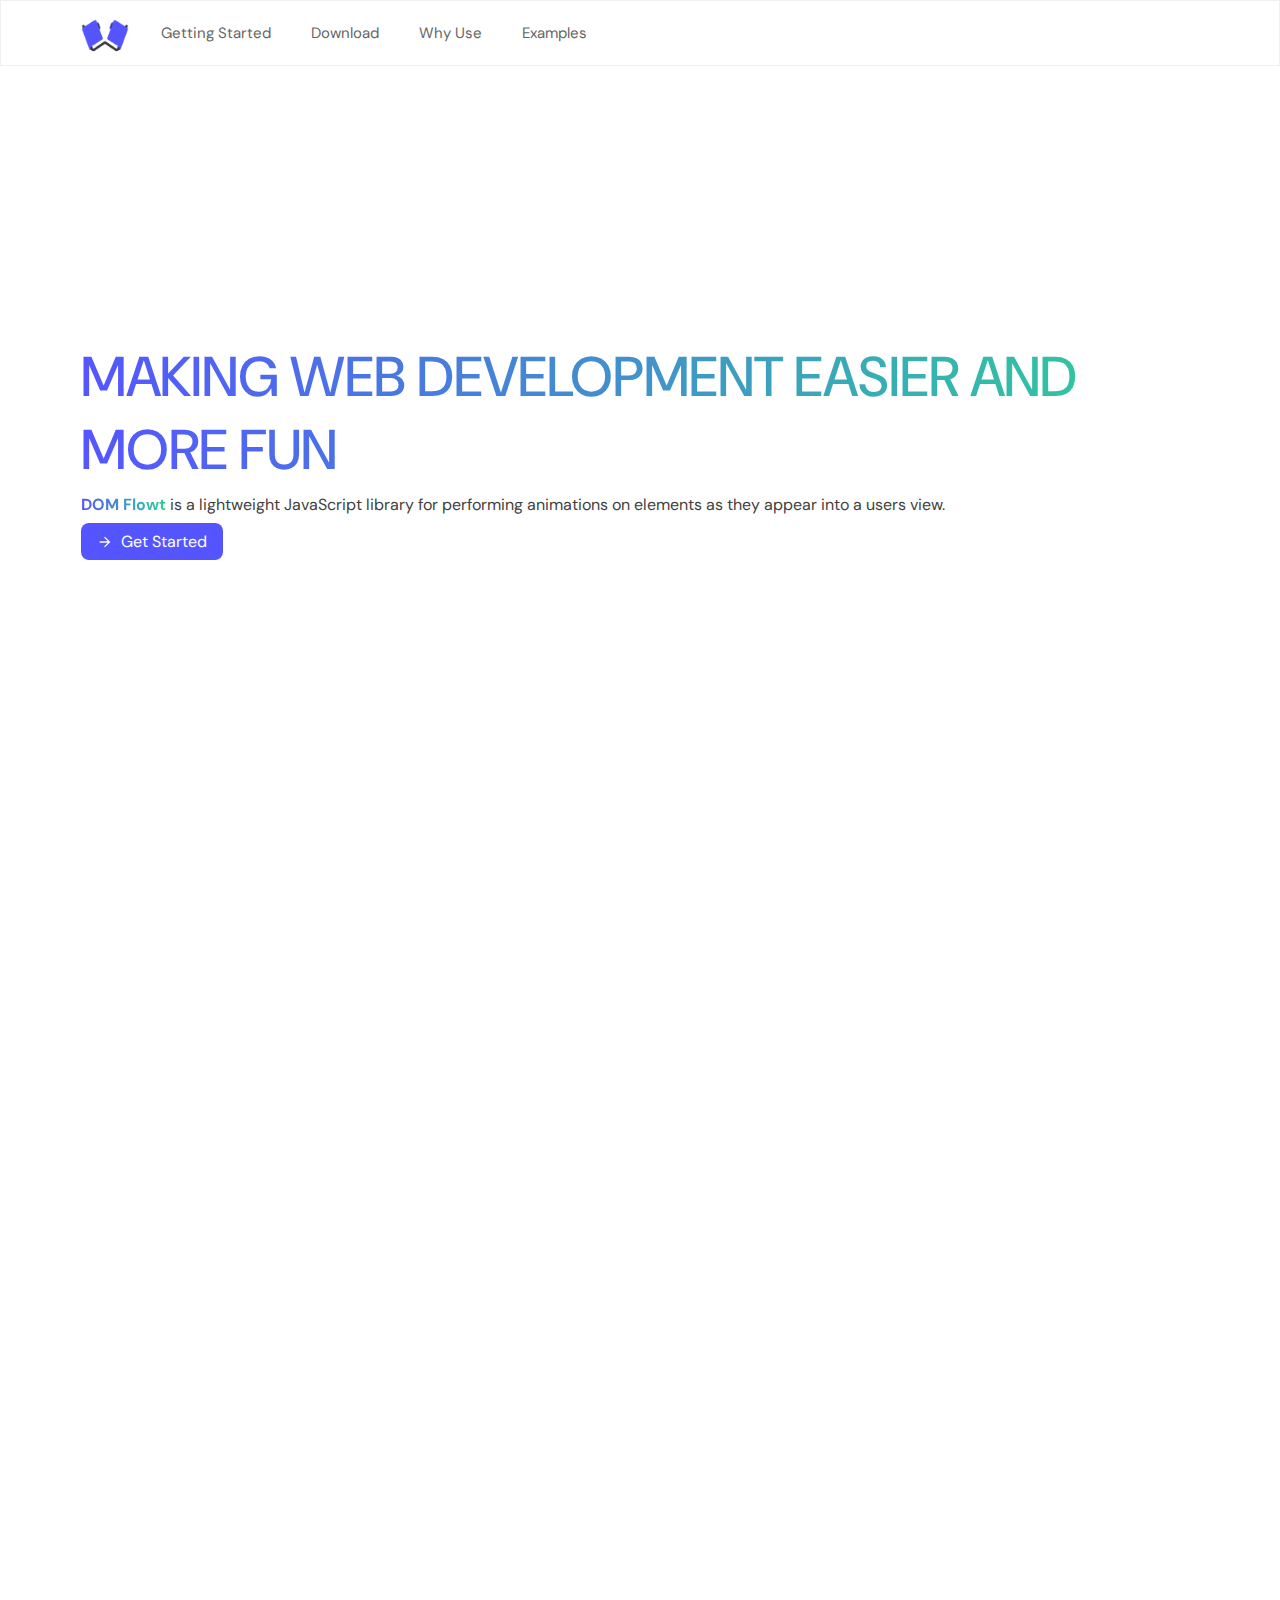
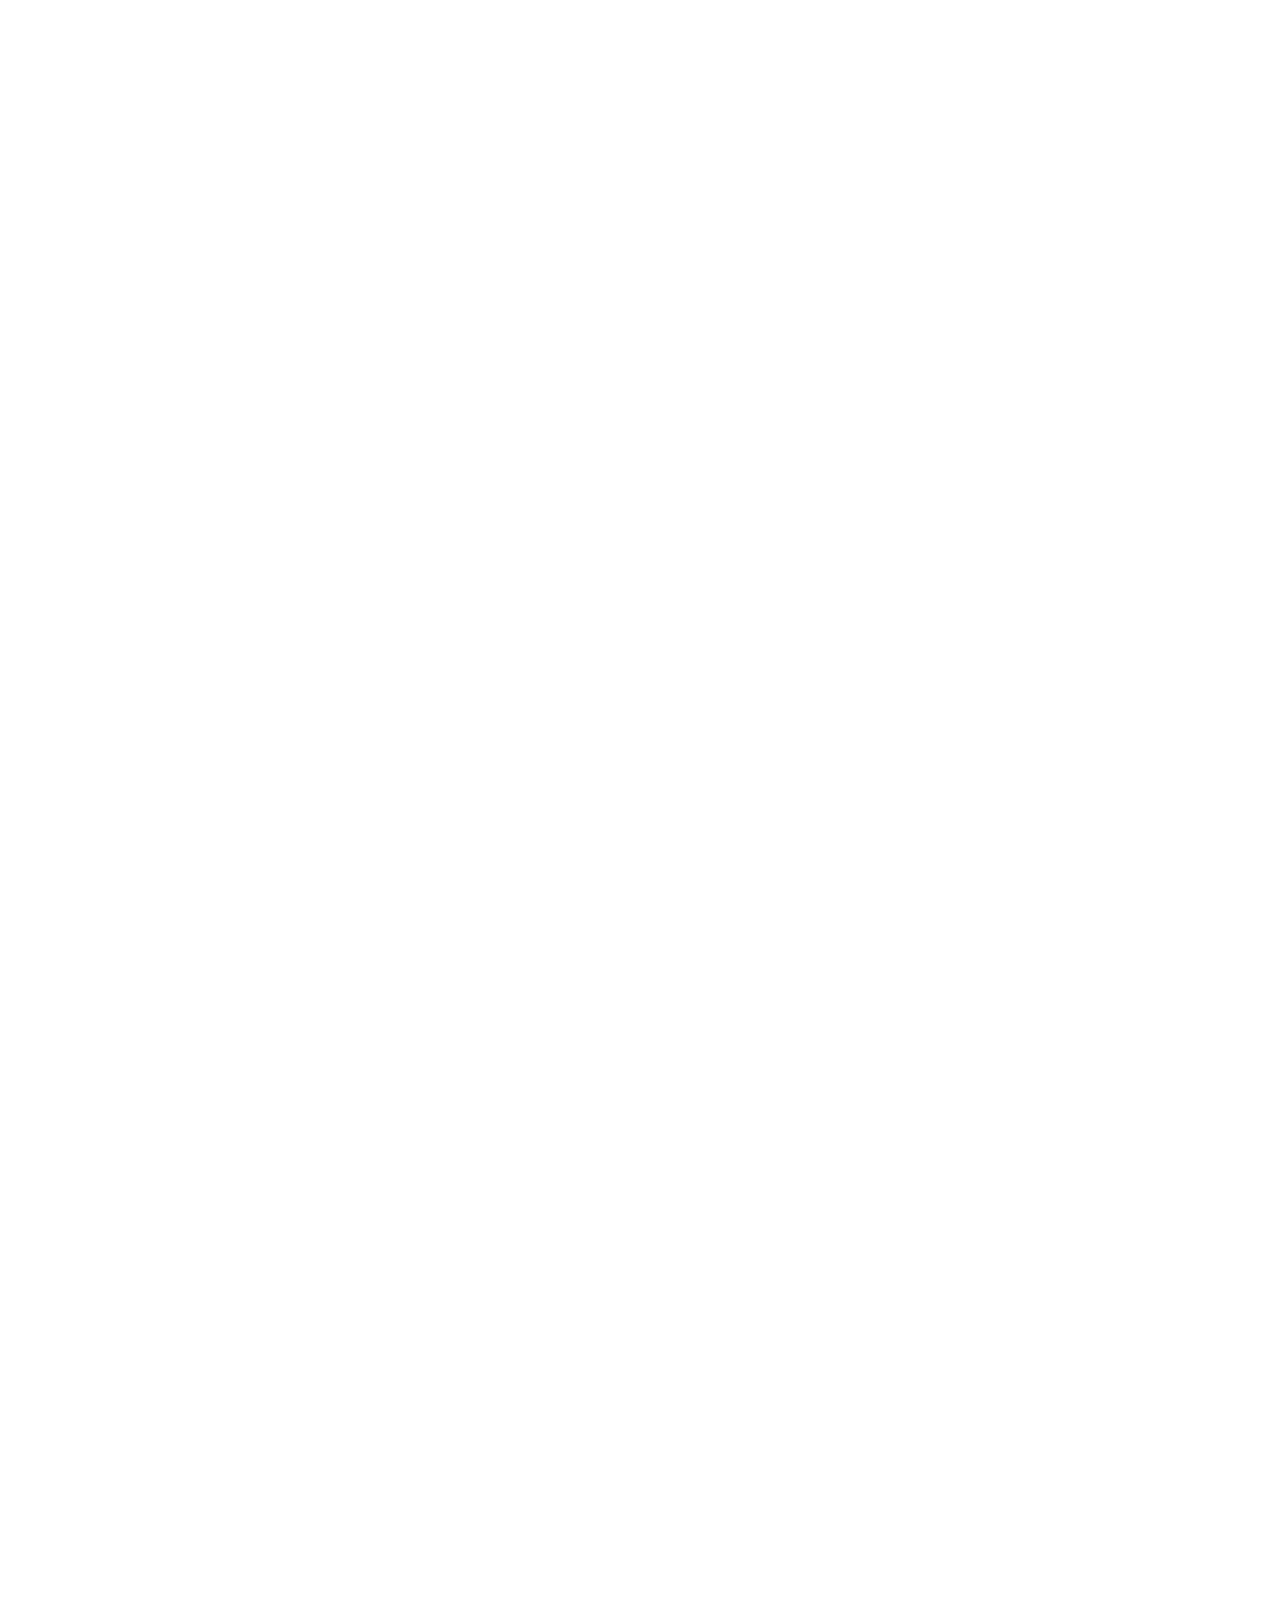
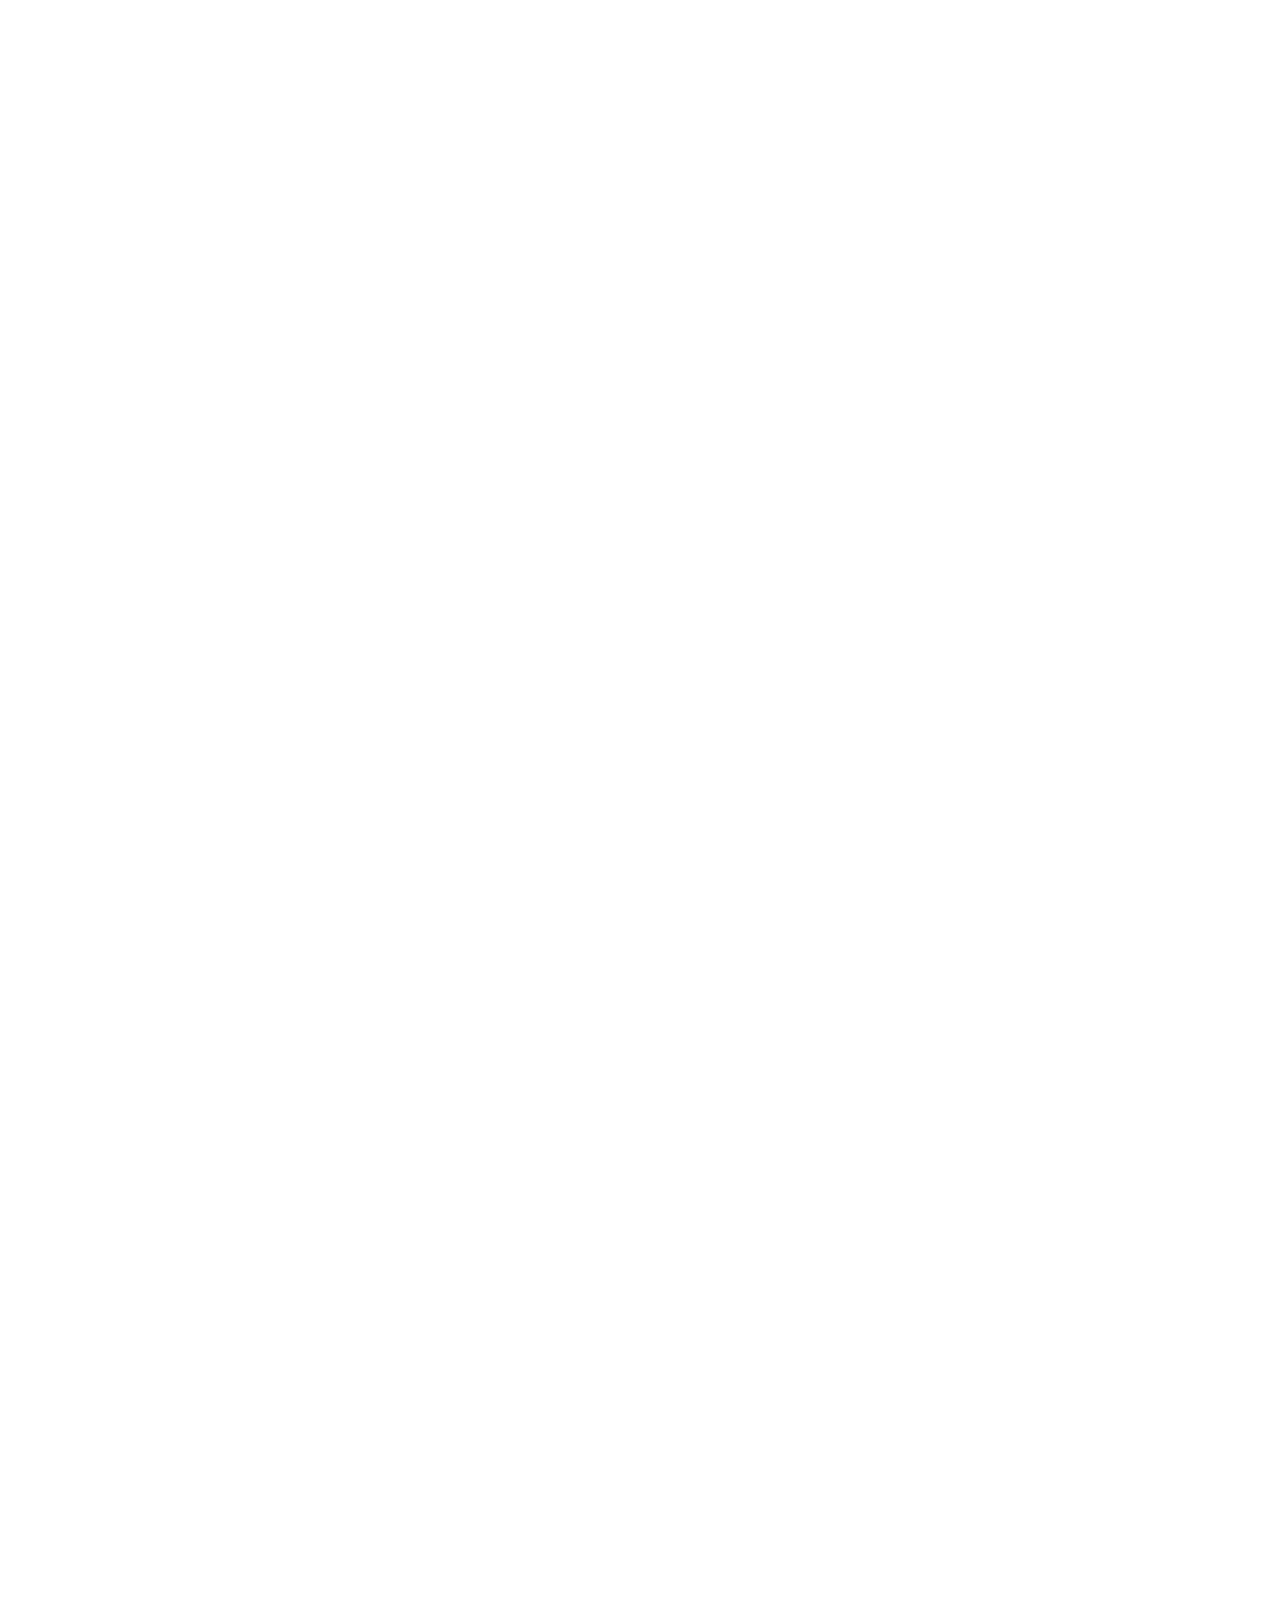
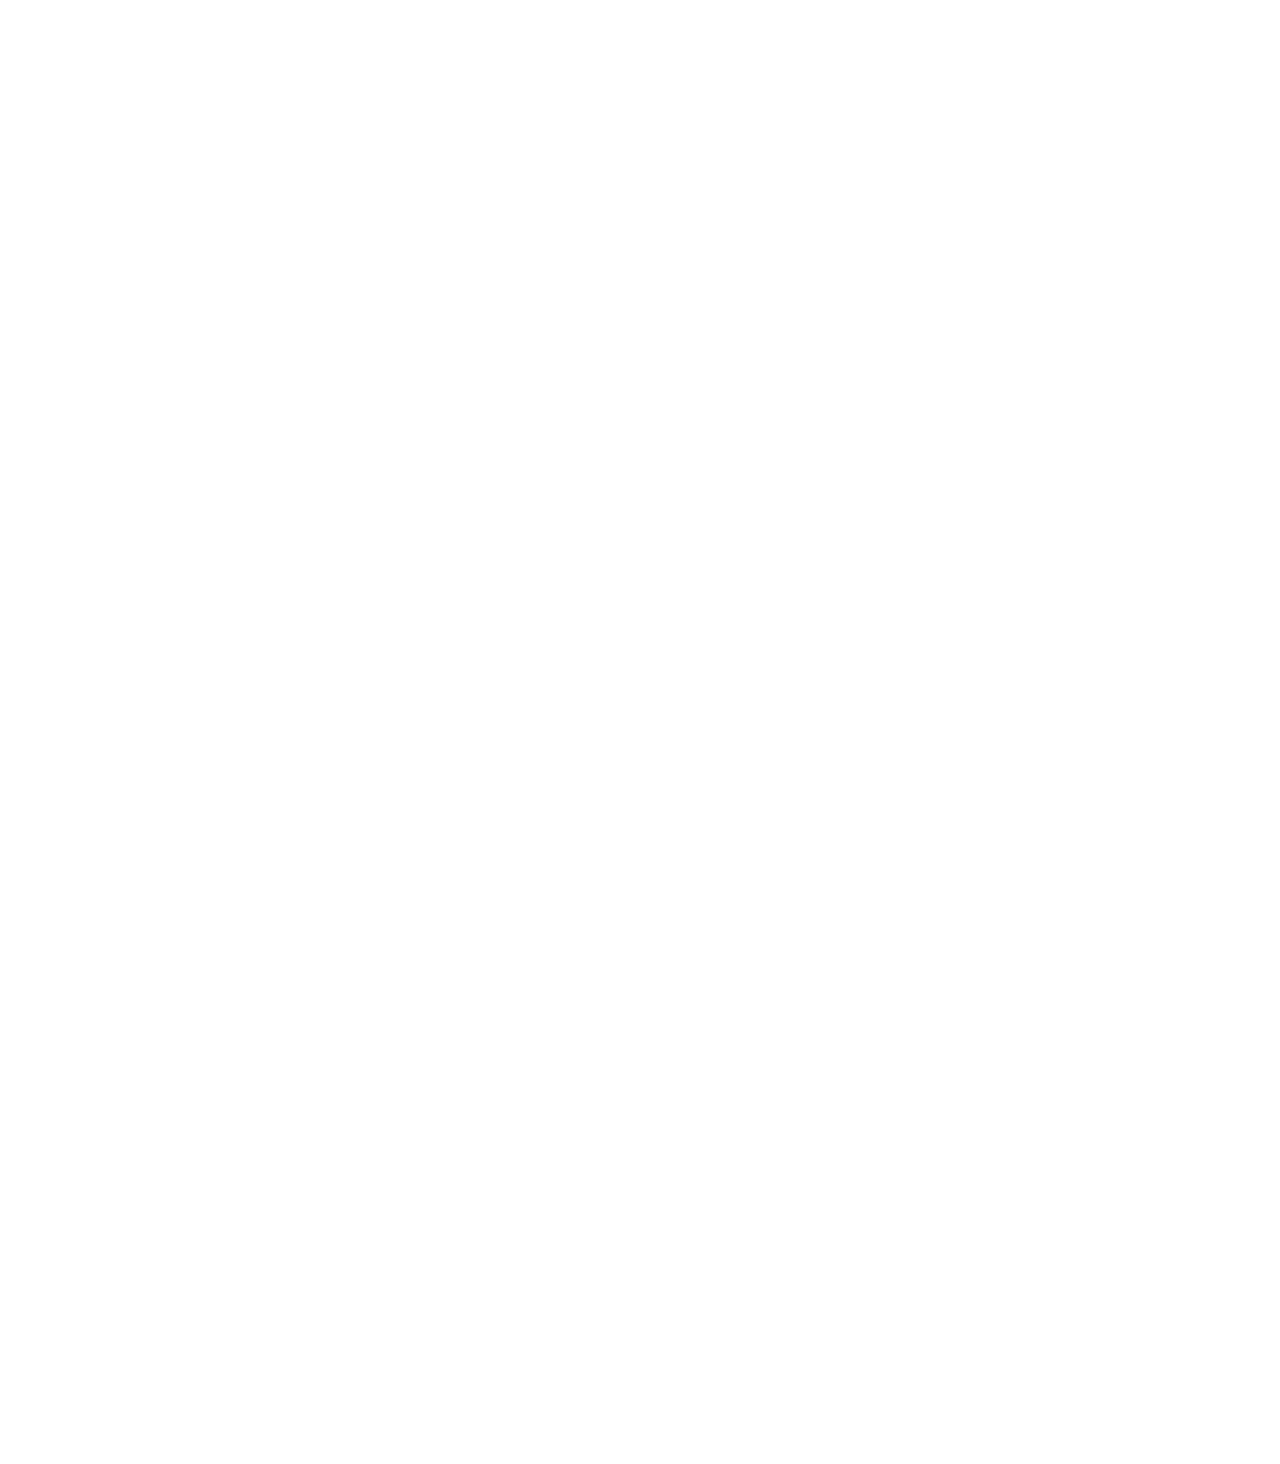
==== Index.html @ 487cffdd "Updating initial pop type scale size" ====
<!DOCTYPE html>
<html lang="en">
<head>
    <meta charset="UTF-8">
    <meta name="viewport" content="width=device-width, initial-scale=1.0">
    <meta name="description" content="DOM Flowt is a lightweight JavaScript library for performing animations on elements as they appear into a users view.">
    <meta name="author" content="Joseph Morukhuladi">
    <link rel="icon" href="./content/icons/dom flowt-03.png">
    <link rel="stylesheet" media="screen" href="./content/lib/stable/dom-flowt.2.0.css"/>
    <link rel="stylesheet" media="screen" href="./content/css/main.css">
    <title>DOM Flowt Javascript Library</title>
</head>
<body>
    <main>
        <nav id="nav" class="nav">
            <div class="container">
                <div class="nav-content">
                    <a class="nav-brand" href="#">
                        <img alt="dom flowt logo" src="./content/icons/dom flowt-02.png" height="48" width="48" />
                    </a>
                    <div class="nav-links">
                        <a class="nav-link" href="#getting-started" title="Getting Started">Getting Started</a>
                        <a class="nav-link" href="#download" title="Download">Download</a>
                        <a class="nav-link" href="#why-use" title="Why Use">Why Use</a>
                        <a class="nav-link" href="#examples" title="Examples">Examples</a>
                    </div>
                    <div class="nav-menu">
                        <img onclick="openMobileMenu()" alt="menu icon" src="./content/icons/menu_24dp_1F1F1F_FILL0_wght400_GRAD0_opsz24.svg" height="32" width="32">
                    </div>
                </div>
            </div>
        </nav>
        <div class="mobile-menu" id="mobile-menu">
            <div class="mobile-menu-header">
                <img onclick="closeMobileMenu()" alt="close" src="./content/icons/close_24dp_333_FILL0_wght400_GRAD0_opsz24.svg" width="22" height="22"/>
            </div>
            <div class="mobile-menu-links">
                <a onclick="closeMobileMenu()" class="mobile-menu-link" href="#getting-started" title="Getting Started">
                    <img alt="arrow" height="14" width="0" src="./content/icons/arrow_forward_24dp_FFFFFF_FILL0_wght400_GRAD0_opsz24.svg"/>
                    <div>Getting Started</div>
                </a>
                <a onclick="closeMobileMenu()" class="mobile-menu-link" href="#download" title="Download">
                    <img alt="arrow" height="14" width="0" src="./content/icons/arrow_forward_24dp_FFFFFF_FILL0_wght400_GRAD0_opsz24.svg"/>
                    <div>Download</div>
                </a>
                <a onclick="closeMobileMenu()" class="mobile-menu-link" href="#why-use" title="Why Use">
                    <img alt="arrow" height="14" width="0" src="./content/icons/arrow_forward_24dp_FFFFFF_FILL0_wght400_GRAD0_opsz24.svg"/>
                    <div>Why Use</div>
                </a>
                <a onclick="closeMobileMenu()" class="mobile-menu-link" href="#examples" title="Examples">
                    <img alt="arrow" height="14" width="0" src="./content/icons/arrow_forward_24dp_FFFFFF_FILL0_wght400_GRAD0_opsz24.svg"/>
                    <div>Examples</div>
                </a>
            </div>
        </div>
        <section id="landing-page" class="bg-primary-light">
            <div class="container" dom-flowt-overflow="hidden">
                <div class="landing-header " dom-flowt-is-visible="false" dom-flowt-type="float-right" dom-flowt-duration="800">
                    MAKING WEB DEVELOPMENT EASIER AND MORE FUN
                </div>
                <div class="landing-description " dom-flowt-is-visible="false" dom-flowt-type="float-left" dom-flowt-duration="800">
                    <b class="text-gradient">DOM Flowt</b> is a lightweight JavaScript library for performing animations on elements as they appear into a users view.
                </div>
                <div class="" dom-flowt-is-visible="false" dom-flowt-duration="800" dom-flowt-type="float-up">
                    <a class="btn" href="#getting-started" title="getting started">
                        <img alt="arrow" src="./content/icons/arrow_forward_24dp_FFFFFF_FILL0_wght400_GRAD0_opsz24.svg" height="16" width="16"/>
                        <div>Get Started</div>
                    </a>
                </div>
            </div>
        </section>
        <section id="download" class="bg-dark" dom-flowt-is-visible="false" dom-flowt-type="float-up">
            <div class="container">
                <div class="section-header text-gradient">
                    Download
                </div>
                <div class="line-primary"></div>
                <div class="section-body dom-flowt-no-overflow">
                    <div class="text-container text-white">
                        Latest stable version : 2.0
                    </div>
                    <div class="text-container text-white">
                        Release Date : 2024-09-05
                    </div>
                    <div class="change-logs">
                        <div class="change-log">
                            <div class="change-log-header">
                                Change Log 2.0
                            </div>
                            <ul>
                                <li>Renaming Dom Flowt object from "DOM_FLOWT" to "DOMFlowt"</li>
                                <li>Adding the "dom-flowt-repeat" attribute</li>
                                <li>Adding the "dom-flowt-overflow" attribute</li>
                                <li>Removed "dom-flowt-hidden" class</li>
                                <li>Removed "dom-flowt-no-overflow" class</li>
                                <li>Increasing animation pixel size from 60 to 72</li>
                                <li>Updating initial scale size for pop animation</li>
                                <li>Reduced js file size by 1KB</li>
                            </ul>
                        </div>
                        <div class="change-log">
                            <div class="change-log-header">
                                Change Log 1.1
                            </div>
                            <ul>
                                <li>Adding the "dom-flowt-delay" attribute</li>
                            </ul>
                        </div>
                        <div class="change-log">
                            <div class="change-log-header">
                                Change Log 1.0.3
                            </div>
                            <ul>
                                <li>Renaming animation type "fade-plain" to "fade"</li>
                                <li>Adding new animation type "float-down"</li>
                                <li>Adding new animation type "float-up"</li>
                                <li>Adding comments for JavaScript objects and CSS</li>
                            </ul>
                        </div>
                        <div class="change-log">
                            <div class="change-log-header">
                                Change Log 1.0.2
                            </div>
                            <ul>
                                <li>Fixing potential error on JavaScript for loop</li>
                            </ul>
                        </div>
                        <div class="change-log">
                            <div class="change-log-header">
                                Change Log 1.0.1
                            </div>
                            <ul>
                                <li>Adding new animation type "fade-plain"</li>
                            </ul>
                        </div>
                    </div>
                    <div class="padding-y-small  " dom-flowt-is-visible="false" dom-flowt-type="float-left">
                        <a class="btn" href="./content/lib/stable/dom-flowt.2.0.zip" title="Download dom-flowt">
                            <img alt="download" src="./content/icons/download_24dp_FFFFFF_FILL0_wght400_GRAD0_opsz24.svg" height="16" width="16"/>
                            <div>Download dom-flowt.2.0.zip</div>
                        </a>
                    </div>
                    <div class="padding-y-small " dom-flowt-is-visible="false" dom-flowt-type="float-up">
                        <a class="btn" href="#getting-started" title="using dom flowt"> 
                            <img alt="arrow" src="./content/icons/arrow_forward_24dp_FFFFFF_FILL0_wght400_GRAD0_opsz24.svg" height="16" width="16"/>
                            <div>Using DOM flowt</div>
                        </a>
                    </div>
                </div>
            </div>
        </section>
        <section id="getting-started" class="bg-primary-light " dom-flowt-is-visible="false" dom-flowt-type="float-up">
            <div class="container">
                <div class="section-header text-gradient">
                    Getting Started
                </div>
                <div class="line-primary"></div>
                <div class="section-body">
                    <div class="text-container">
                        To get started with using DOM Flowt you first need to download the zip file if you have not downloaded it yet.
                        <br/>You can download the zip file at the <a href="#download" title="go to download">download section</a>
                    </div>
                    <div class="text-container">
                        After downloading the zip file. You need to inject the CSS and JS into your page.
                        <br/><b>**BOTH FILES ARE REQUIRED TO FULLY USE THE DOM-FLOWT LIBRARY</b>
                    </div>
                    <div class="text-container">
                        DOM Flowt works with HTML attributes to make the configuration process simple.
                        <br/>Below you will see a list of attributes you can use.
                    </div>
                    <div class="mini-section">
                        <div class="mini-section-header">
                            Using “dom-flow-is-visible” attribute
                        </div>
                        <div class="mini-section-body">
                            <div class="text-container">
                                The “dom-flow-is-visible” is an indicator attribute that is used by the DOM Flowt javascript to determine whether the element has been animated yet or not.
                                <br/><br/>
                                When using this attribute, you must specify the value “false” to indicate to the javascript that this element has not been animated yet.
                                <br/><br/>
                                So the full declaration of the attribute is <b>dom-flow-is-visible=”false” </b>                           
                            </div>
                        </div>
                    </div>
                    <div class="line-grey"></div>
                    <div class="mini-section">
                        <div class="mini-section-header">
                            Using “dom-flow-type” attribute
                        </div>
                        <div class="mini-section-body">
                            <div class="text-container">
                                The “dom-flow-type” is an a indicator attribute that is used by the DOM Flowt javascript to determine which type of animation to use.
                                <br/><br/>
                                Here are the current types of animations in DOM Flowt
                            </div>
                            <div class="text-container">
                                <ul class="ul">
                                    <li>fade</li>
                                    <li>pop</li>
                                    <li>float-right</li>
                                    <li>float-left</li>
                                    <li>float-down</li>
                                    <li>float-up</li>
                                </ul>
                            </div>
                            <div class="text-container">
                                When using this attribute, you must specify the type of animation you wish to use. 
                                <br/>If the value is an invalid DOM flowt type, the javascript will use the “fade” animation type by default.
                                <br/>If the value is not specified, DOM Flowt will use the “fade” animation type by default.
                                <br/><br/>
                                Full use of the attribute will now be <b>dom-flow-type=”pop”</b>
                            </div>
                        </div>
                    </div>
                    <div class="line-grey"></div>
                    <div class="mini-section">
                        <div class="mini-section-header">
                            Using “dom-flowt-duration” attribute
                        </div>
                        <div class="mini-section-body">
                            <div class="text-container">
                                The “dom-flowt-duration” is an indicator attribute that is used by the DOM Flowt javascript to determine the duration of the animation.
                                <br/><br/>
                                When using this attribute, you must specify the duration you wish the animation to be.
                                <br/>The value is a number. The duration is measured in milliseconds.
                                <br/>If the value is an invalid number, DOM Flowt will use <b>500</b> by default.
                                <br/><br/>
                                So the full use of the attribute will now be <b>dom-flowt-duration=”500”</b>
                            </div>
                            <div class="text-container">
                                <div class="note">
                                    <img alt="note" src="./content/icons/info_24dp_FFFFFF_FILL0_wght400_GRAD0_opsz24.svg" height="40" width="40">
                                    <div class="note-text">
                                        Do not specify the unit of the duration. Meaning if you use the value of “1s”, it will be discarded as it is invalid and the default value will be used. Only use the number as milliseconds. So “1s” = 1000
                                    </div>
                                </div>
                            </div>
                        </div>
                    </div>
                    <div class="mini-section">
                        <div class="mini-section-header">
                            Using "dom-flowt-delay" attribute
                        </div>
                        <div class="mini-section-body">
                            <div class="text-container">
                                The "dom-flowt-delay" is an indicator attribute that is used by the DOM Flowt javascript to determine the delay before the animation begins.
                                <br/><br/>
                                When using this attribute, you must specify the delay you wish the animation to have.
                                <br/>The value is a number. The delay is measured in milliseconds.
                                <br/>If the value is an invalid number, DOM Flowt will use <b>0</b> by default.
                                <br/><br/>
                                So the full use of the attribute will now be <b>dom-flowt-delay=”500”</b>
                            </div>
                        </div>
                    </div>
                    <div class="mini-section">
                        <div class="mini-section-header">
                            Using "dom-flowt-overflow" attribute
                        </div>
                        <div class="mini-section-body">
                            <div class="text-container">
                                The "dom-flowt-overflow" is an attribute used by DOM Flowt CSS to hide overflow on an element.
                                <br />
                                If you wish to hide overflow on an element use the full attribute with value of "hidden".
                                <br/><br/>
                                So the full use of the attribute will now be <b>dom-flowt-overflow="hidden"</b>
                            </div>
                        </div>
                    </div>
                    <div class="mini-section">
                        <div class="mini-section-header">
                            Using "dom-flowt-repeat" attribute
                        </div>
                        <div class="mini-section-body">
                            <div class="text-container">
                                The "dom-flowt-repeat" is an indicator attribute that is used by the DOM Flowt javascript to determine whether the element should re-animated or re-transition 
                                when it falls back into the users view. 
                                <br />
                                The default value of this attribute is "repeat" by default
                                <br />
                                If you wish to change the behaviour of this attribute and only animate an element once per page load, change the value to "no-repeat"
                                <br/><br/>
                                So the full use of the attribute will be <b>dom-flowt-overlow="repeat|no-repeat"</b>
                            </div>
                        </div>
                    </div>
                    <div class="line-grey"></div>
                    <div class="line-grey"></div>
                    <div class="mini-section">
                        <div class="mini-section-header">
                            Setting up the DOM Flowt Javascript
                        </div>
                        <div class="mini-section-body">
                            <div class="text-container">
                                After downloading the files and adding them to your project, you need to call the <b>checkForNewOnScreenElements</b> method. 
                                <br/>You would normally call this method on the document.onscroll event if you are using vanilla js.
                                <br/>This is to ensure that as the user is scrolling the DOM Flowt method is checking if any elements have come into the users view so that it can perform the animation.
                                <br/><br/>
                                It is also recommended that you run the <b>checkForNewOnScreenElements</b> method inside the window.onload event as well.
                                <br/><br/>
                                To call the method you need to access it inside the <b>DOM_FLOWT</b> object. So the correct way to call the method is <b>DOM_FLOWT.checkForNewOnScreenElements()</b>
                            </div>
                            <div class="text-container">
                                <b>I hope you enjoy using DOM Flowt. Remember to share it if you love it!</b>
                            </div>
                        </div>
                    </div>
                    <div class="line-grey"></div>
                </div>
            </div>
        </section>
        <section id="why-use" class="bg-dark " dom-flowt-is-visible="false" dom-flowt-type="float-up">
            <div class="container">
                <div class="section-header text-gradient text-center">
                    Why Use DOM Flowt
                </div>
                <div class="line-primary"></div>
                <div class="section-body">
                    <div class="why-use-cards " dom-flowt-is-visible="false" dom-flowt-type="float-up">
                        <div class="why-use-card " dom-flowt-is-visible="false" dom-flowt-type="float-up" dom-flowt-repeat="no-repeat">
                            <div class="why-use-card-icon">
                                <img alt="bulb" src="./content/icons/lightbulb_24dp_FFFFFF_FILL0_wght400_GRAD0_opsz24.svg" height="32" width="32">
                            </div>
                            <div class="why-use-card-text">
                                It is very easy to setup and use.
                            </div>
                        </div>
                        <div class="why-use-card " dom-flowt-is-visible="false" dom-flowt-delay="500" dom-flowt-type="float-up" dom-flowt-repeat="no-repeat">
                            <div class="why-use-card-icon">
                                <img alt="bulb" src="./content/icons/lightbulb_24dp_FFFFFF_FILL0_wght400_GRAD0_opsz24.svg" height="32" width="32">
                            </div>
                            <div class="why-use-card-text">
                                it is flexible and easy to extend.
                            </div>
                        </div>
                        <div class="why-use-card " dom-flowt-is-visible="false" dom-flowt-delay="1000" dom-flowt-type="float-up" dom-flowt-repeat="no-repeat">
                            <div class="why-use-card-icon">
                                <img alt="bulb" src="./content/icons/lightbulb_24dp_FFFFFF_FILL0_wght400_GRAD0_opsz24.svg" height="32" width="32">
                            </div>
                            <div class="why-use-card-text">
                                it is optimized for speed.
                            </div>
                        </div>
                    </div>
                </div>
            </div>
        </section>
        <section class="bg-primary-light " dom-flowt-is-visible="false" dom-flowt-type="pop">
            <div class="container">
                <div class="section-header text-gradient text-center">
                    ENHANCE A USERS EXPERIENCE AND MAKE YOUR WEBSITE’S ELEMENTS SMOOTHLY TRANSITION INTO YOUR USERS VIEW
                </div>
            </div>
        </section>
        <section id="examples" class="bg-dark " dom-flowt-is-visible="false" dom-flowt-type="float-up">
            <div class="container">
                <div class="section-header text-gradient text-center">
                    Examples
                </div>
                <div class="line-primary"></div>
                <div class="section-body">
                    <div class="text-container text-white "  dom-flowt-is-visible="false" dom-flowt-type="float-up">
                        Using the DOM Flowt attributes on your element
                    </div>
                    <div class="padding-y-small "  dom-flowt-is-visible="false" dom-flowt-type="float-up">
                        <textarea class="code-dark" readonly rows="8">
<div 
dom-flowt-is-visible="false" 
dom-flowt-type="fade" 
dom-flowt-duration="1000"> 
Some Content
</div> 
                        </textarea>
                    </div>
                </div>
            </div>
        </section>
        <section id="footer" class="bg-primary-light " dom-flowt-is-visible="false" dom-flowt-type="float-up">
            <div class="container padding-y-small">
                <footer class="footer">
                    <div class="footer-logo">
                        <img alt="dom flowt logo" src="./content/icons/dom flowt-02.png" height="74" dom-flowt-type="float-up" />
                    </div>
                    <div class="footer-links " dom-flowt-is-visible="false">
                        <a class="footer-link" href="#getting-started" title="Getting Started">Getting Started</a>
                        <a class="footer-link" href="#download" title="Download">Download</a>
                        <a class="footer-link" href="#why-use" title="Why Use">Why Use</a>
                        <a class="footer-link" href="#examples" title="Examples">Examples</a>
                    </div>
                    <div class="line-primary"></div>
                    <div class="footer-copy">
                        2024 DOM Flowt &copy; Joseph Morukhuladi
                    </div>
                </footer>
            </div>
        </section>
    </main>
    <script src="./content/lib/stable/dom-flowt.2.0.js"></script>
    <script src="./content/js/app.js"></script>
</body>
</html>
---- content/lib/stable/dom-flowt.2.0.css ----
[dom-flowt-is-visible=false] {
  opacity: 0;
}

[dom-flowt-overflow=hidden] {
  overflow: hidden;
}

.dom-flowt-transition, .dom-flowt-float-up, .dom-flowt-float-down, .dom-flowt-float-left, .dom-flowt-float-right, .dom-flowt-pop, .dom-flowt-fade {
  animation-duration: 500ms;
  animation-iteration-count: 1;
  box-sizing: border-box;
}

.dom-flowt-fade {
  animation-name: dom-flowt-fade;
}

.dom-flowt-pop {
  animation-name: dom-flowt-pop;
}

.dom-flowt-float-right {
  animation-name: dom-flowt-float-right;
}

.dom-flowt-float-left {
  animation-name: dom-flowt-float-left;
}

.dom-flowt-float-down {
  animation-name: dom-flowt-float-down;
}

.dom-flowt-float-up {
  animation-name: dom-flowt-float-up;
}

@keyframes dom-flowt-fade {
  0% {
    opacity: 0;
  }
  100% {
    opacity: 1;
  }
}
@keyframes dom-flowt-pop {
  0% {
    transform: translateY(72px) scale(80%);
    opacity: 0;
  }
  100% {
    opacity: 1;
    transform: translateY(0px) scale(100%);
  }
}
@keyframes dom-flowt-float-right {
  0% {
    transform: translateX(-72px);
    opacity: 0;
  }
  100% {
    opacity: 1;
    transform: translateX(0);
  }
}
@keyframes dom-flowt-float-left {
  0% {
    transform: translateX(72px);
    opacity: 0;
  }
  100% {
    opacity: 1;
    transform: translateX(0);
  }
}
@keyframes dom-flowt-float-down {
  0% {
    transform: translateY(-72px);
    opacity: 0;
  }
  100% {
    opacity: 1;
    transform: translateY(0);
  }
}
@keyframes dom-flowt-float-up {
  0% {
    transform: translateY(72px);
    opacity: 0;
  }
  100% {
    opacity: 1;
    transform: translateY(0);
  }
}/*# sourceMappingURL=dom-flowt.2.0.css.map */
---- content/css/main.css ----
@font-face {
  font-family: primary;
  src: url("../font/DMSans-VariableFont_opsz,wght.ttf");
}
img {
  display: flex;
}

.bg-primary-light {
  background-color: white;
}

.bg-dark {
  background-color: #2A2A2A;
}

.container {
  max-width: 1119px;
  margin: auto;
  padding: 86px 16px;
}

.section-header {
  font-size: 32px;
  font-weight: 400;
  width: -moz-fit-content;
  width: fit-content;
  padding: 16px 0;
}

.section-body {
  padding: 16px 0;
}

.line-primary {
  height: 2px;
  width: 100%;
  box-sizing: border-box;
  border-radius: 2px;
  background: linear-gradient(to right, #5555FF, #2CD196);
}

.line-grey {
  height: 2px;
  width: 100%;
  box-sizing: border-box;
  border-radius: 2px;
  background: #efefef;
}

.text-container {
  padding: 8px 0;
  line-height: 24px;
}

.text-white {
  color: white;
}

.padding-y-small {
  padding: 8px 0px;
}

.text-center {
  text-align: center;
}

.ul {
  color: #AAAAAA;
  margin: 0;
}
.ul li {
  padding: 4px 0;
}

.mini-section {
  padding: 16px 0;
}

.mini-section-header {
  color: #2CD196;
  font-size: 22px;
  font-weight: 400;
  padding: 16px 0;
}

.note {
  padding: 8px 16px;
  border-radius: 4px;
  background-color: #5555FF;
  color: white;
  display: flex;
  gap: 8px;
  align-items: center;
}
.note-text {
  padding: 0 8px;
}

.code-dark {
  padding: 16px;
  background-color: rgba(255, 255, 255, 0.05);
  border-radius: 4px;
  color: #2CD196;
  font-family: monospace;
  width: 100%;
  overflow: auto;
  border: none;
  max-width: 100%;
  box-sizing: border-box;
  max-height: 250px;
}

.change-logs {
  display: flex;
  flex-direction: column;
  gap: 8px;
}

.change-log {
  padding: 16px;
  border-radius: 8px;
  color: #AAAAAA;
  background-color: #373737;
}
.change-log-header {
  font-weight: bold;
  color: white;
}

.new-indicator {
  font-size: 12px;
  border-radius: 4px;
  background: linear-gradient(to right, #5555FF, #2CD196);
  padding: 4px;
  color: white;
  margin: 0 4px;
}

html {
  font-size: 16px;
  font-family: primary, Arial, Helvetica, sans-serif;
  background-color: white;
  scroll-behavior: smooth;
  word-break: break-word;
  color: #3F3F3F;
  font-display: swap;
  font-weight: 400;
}
html button, html select, html option {
  font-family: primary;
}

body {
  margin: 0;
}

.nav {
  position: fixed;
  top: 0;
  left: 0;
  right: 0;
  padding: 8px 16px;
  border: 1px solid #efefef;
  z-index: 3;
  background-color: white;
  backdrop-filter: blur(8px);
  -webkit-backdrop-filter: blur(8px);
  box-sizing: border-box;
}
.nav .container {
  padding: 0;
}
.nav-content {
  display: flex;
  align-items: center;
}
.nav-links {
  display: flex;
  gap: 8px;
  padding: 0 16px;
}
.nav-link {
  display: block;
  text-decoration: none;
  color: #666666;
  padding: 8px 16px;
  border-radius: 8px;
  transition: ease-in-out 150ms;
  font-size: 15px;
  font-weight: 400;
}
.nav-link:hover {
  background: linear-gradient(to right, #5555FF, #2CD196);
  color: white;
}
.nav-menu {
  display: none;
}

@media screen and (max-width: 991px) {
  .nav-links {
    display: none;
    gap: 8px;
    padding: 0 16px;
  }
  .nav-menu {
    display: block;
  }
  .nav-content {
    justify-content: space-between;
  }
}
.text-gradient, .landing-header {
  background: linear-gradient(to right, #5555FF, #2CD196);
  -webkit-background-clip: text;
  -webkit-text-fill-color: transparent;
}

#landing-page {
  height: 100vh;
  display: flex;
  flex-direction: column;
  justify-content: center;
  align-items: center;
  gap: 16px;
  cursor: pointer;
  box-sizing: border-box;
}

.landing-header {
  font-size: 56px;
  font-weight: 500;
}
.landing-description {
  padding: 8px 0;
}

.btn {
  display: flex;
  padding: 8px 16px;
  border-radius: 8px;
  background-color: #5555FF;
  color: white;
  width: -moz-fit-content;
  width: fit-content;
  align-items: center;
  gap: 8px;
  font-size: 16px;
  text-decoration: none;
  cursor: pointer;
}

#footer {
  border-top: 1px solid #efefef;
}

.footer-links {
  display: flex;
  gap: 16px;
  padding: 16px;
  justify-content: center;
  flex-wrap: wrap;
}
.footer-link {
  text-decoration: none;
  color: #3F3F3F;
}
.footer-logo {
  width: -moz-fit-content;
  width: fit-content;
  margin: auto;
  padding: 16px 0;
}
.footer-copy {
  padding: 16px 0;
  text-align: center;
  color: #AAAAAA;
}

@media screen and (max-width: 767px) {
  .footer-links {
    flex-direction: column;
    text-align: center;
  }
}
.why-use-cards {
  display: flex;
  flex-wrap: wrap;
  gap: 16px;
  justify-content: center;
}

.why-use-card {
  padding: 16px;
  border-radius: 8px;
  background-color: rgba(255, 255, 255, 0.05);
  color: white;
  justify-content: center;
  text-align: center;
  width: calc(25% - 16px + 4px);
  box-sizing: border-box;
}
.why-use-card-icon {
  width: -moz-fit-content;
  width: fit-content;
  margin: auto;
  padding: 8px;
}
.why-use-card-text {
  padding: 8px 0;
}

@media screen and (max-width: 991px) {
  .why-use-card {
    width: calc(33.3333333333% - 16px + 5px);
  }
}
@media screen and (max-width: 767px) {
  .why-use-card {
    width: calc(50% - 16px + 5px);
  }
}
@media screen and (max-width: 579px) {
  .why-use-card {
    width: 100%;
  }
}
.mobile-menu {
  display: none;
  position: fixed;
  top: 0;
  left: auto;
  right: 0;
  background-color: white;
  backdrop-filter: blur(5px);
  -webkit-backdrop-filter: blur(5px);
  z-index: 4;
  border: 1px solid #efefef;
  max-width: 350px;
  width: 100%;
  box-sizing: border-box;
  bottom: 0;
}
.mobile-menu-header {
  display: flex;
  justify-content: end;
  padding: 16px;
}
.mobile-menu-links {
  padding: 16px;
  padding-top: 0;
}
.mobile-menu-link {
  text-decoration: none;
  color: #666666;
  font-weight: 500;
  padding: 8px 16px;
  display: flex;
  gap: 8px;
  border: 1px solid transparent;
  align-items: center;
  border-radius: 8px;
}
.mobile-menu-link:hover, .mobile-menu-link:active, .mobile-menu-link:focus {
  border-color: #efefef;
}
.mobile-menu-link:hover img, .mobile-menu-link:active img, .mobile-menu-link:focus img {
  width: 14px;
}
.mobile-menu-link img {
  filter: contrast(5%);
  transition: ease-in-out 150ms;
}/*# sourceMappingURL=main.css.map */
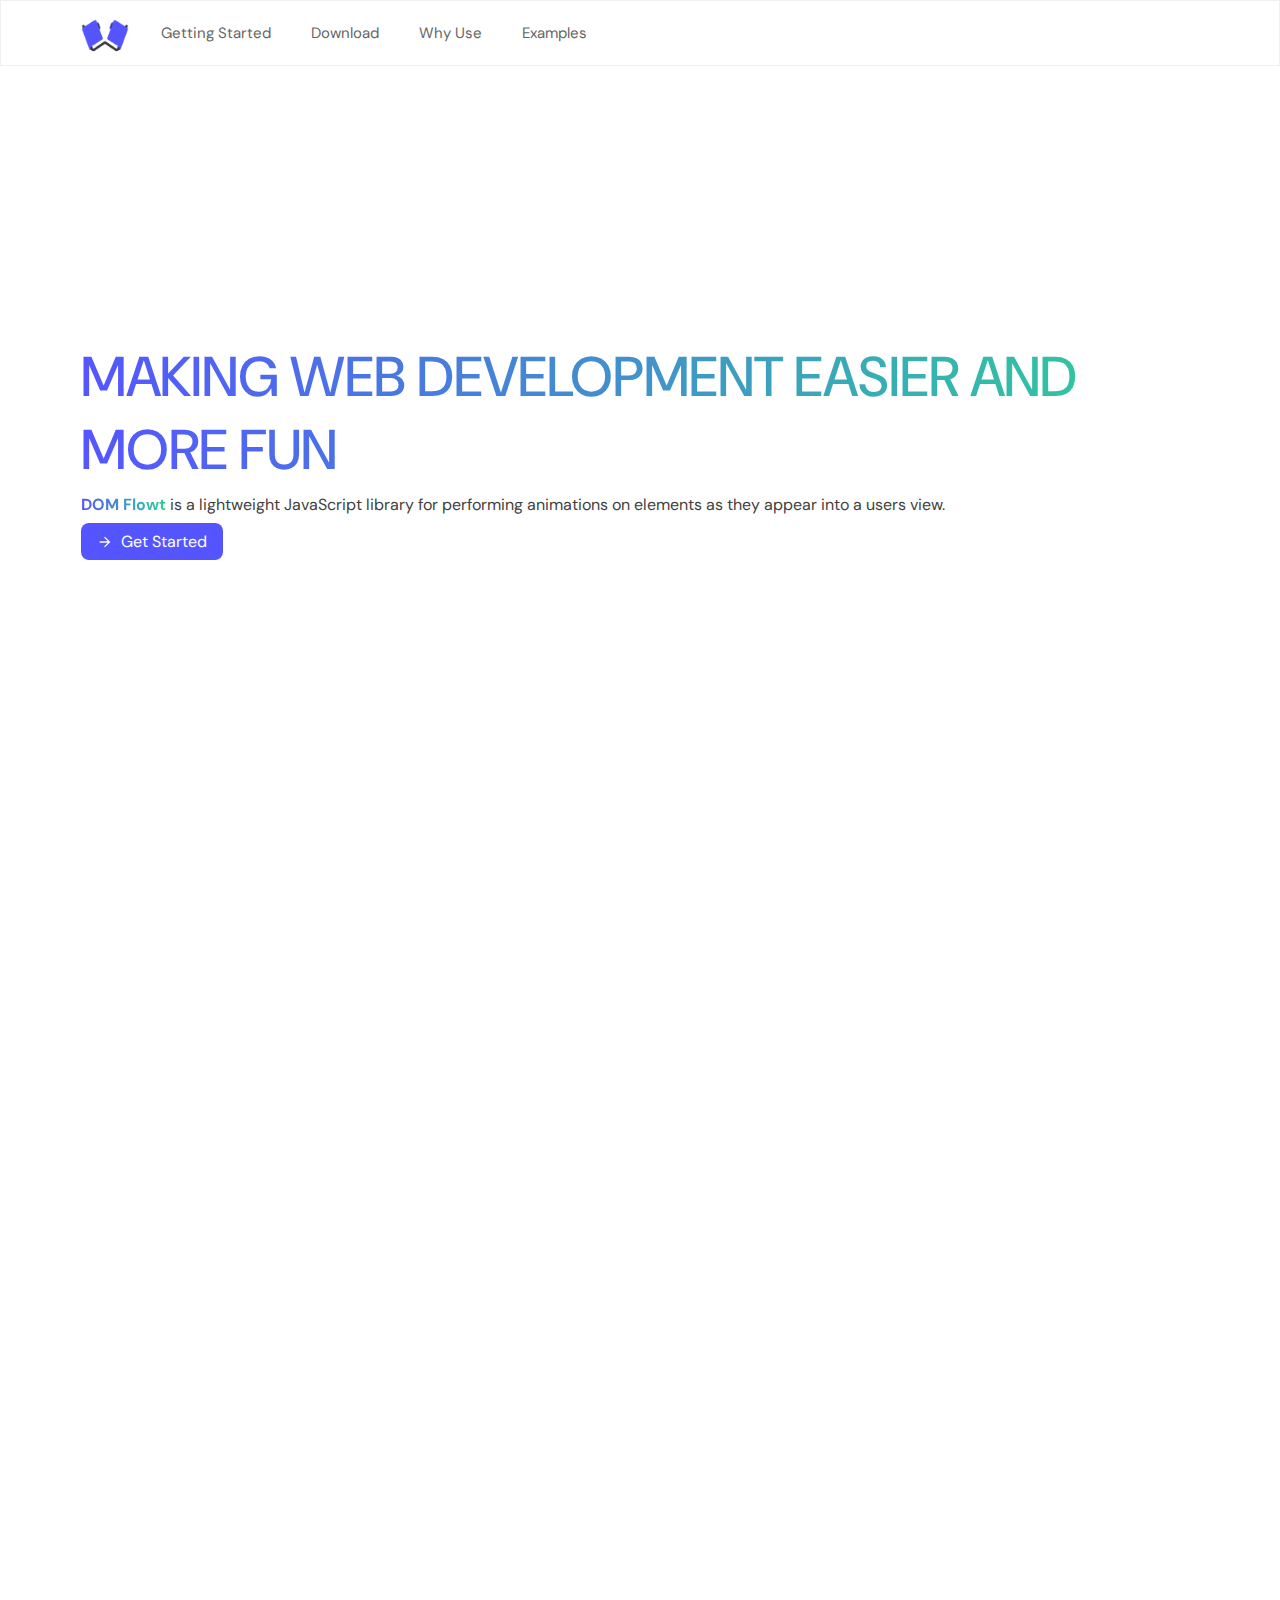
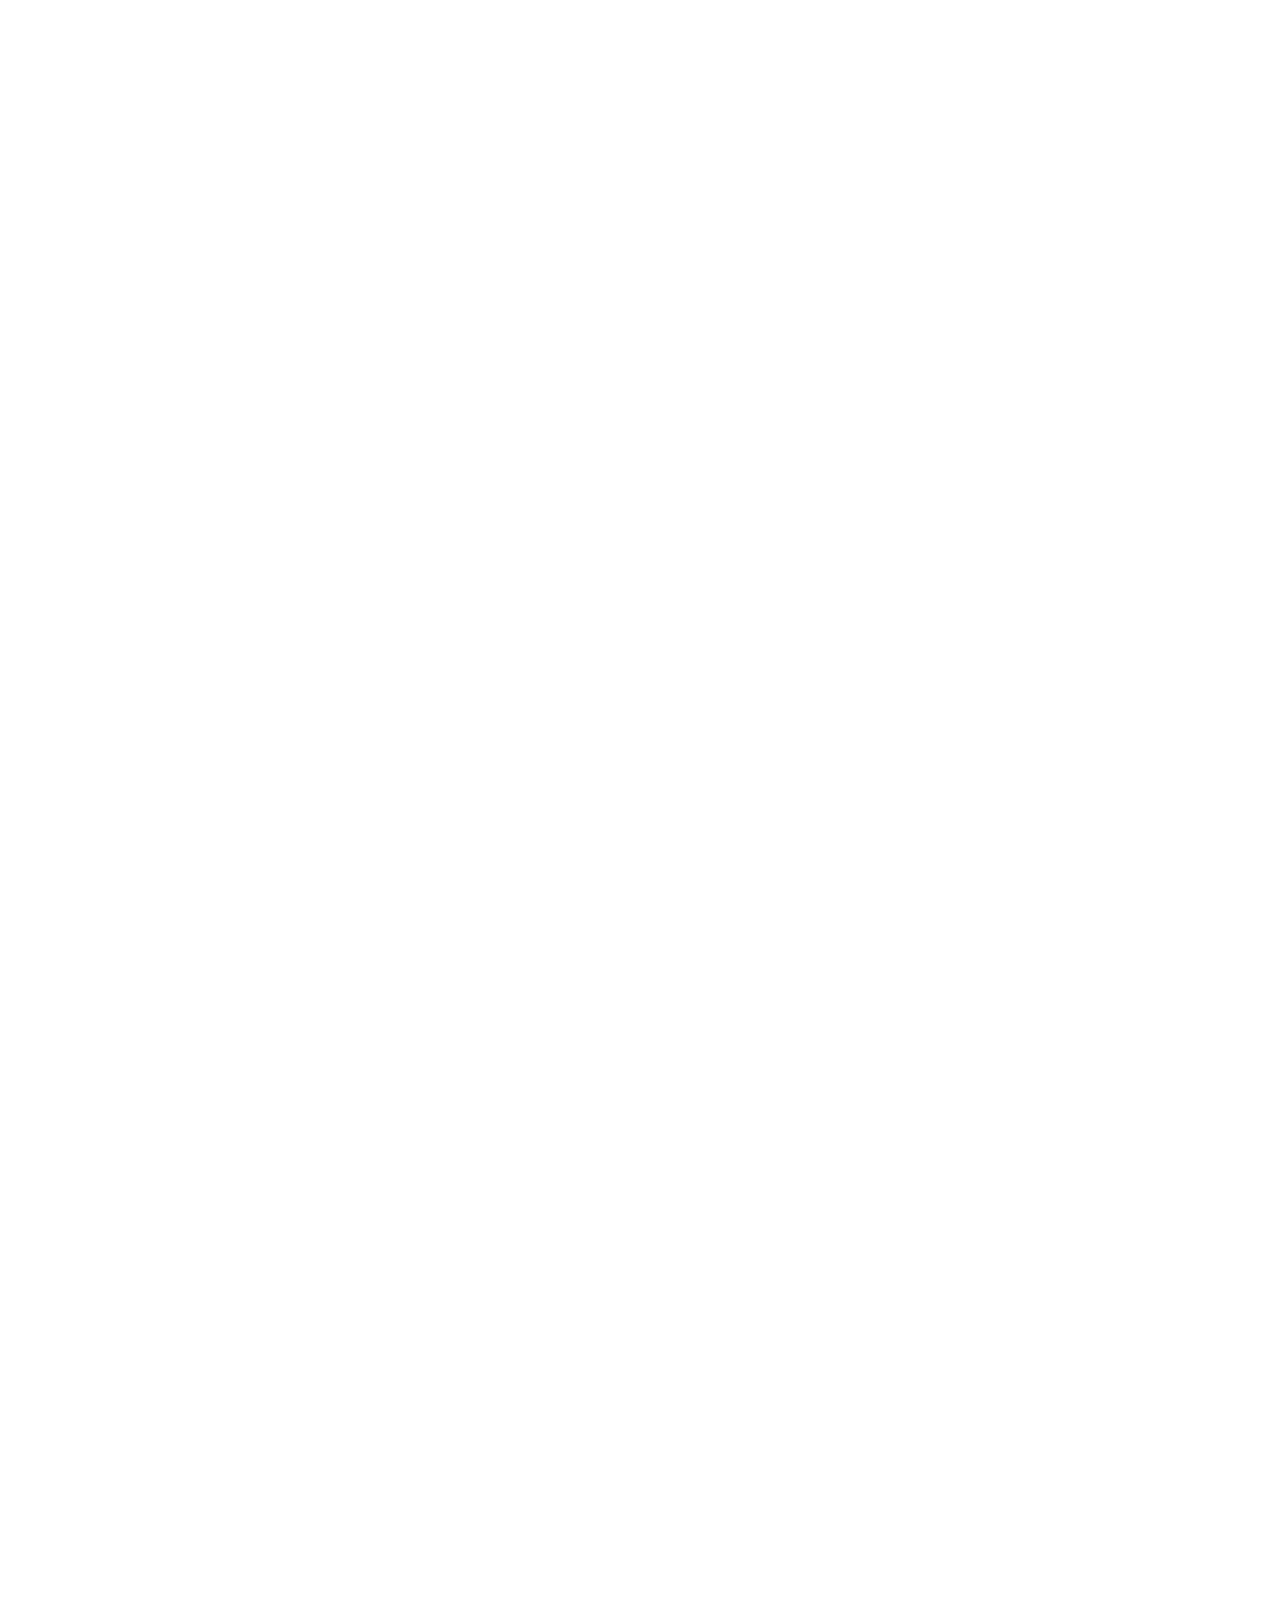
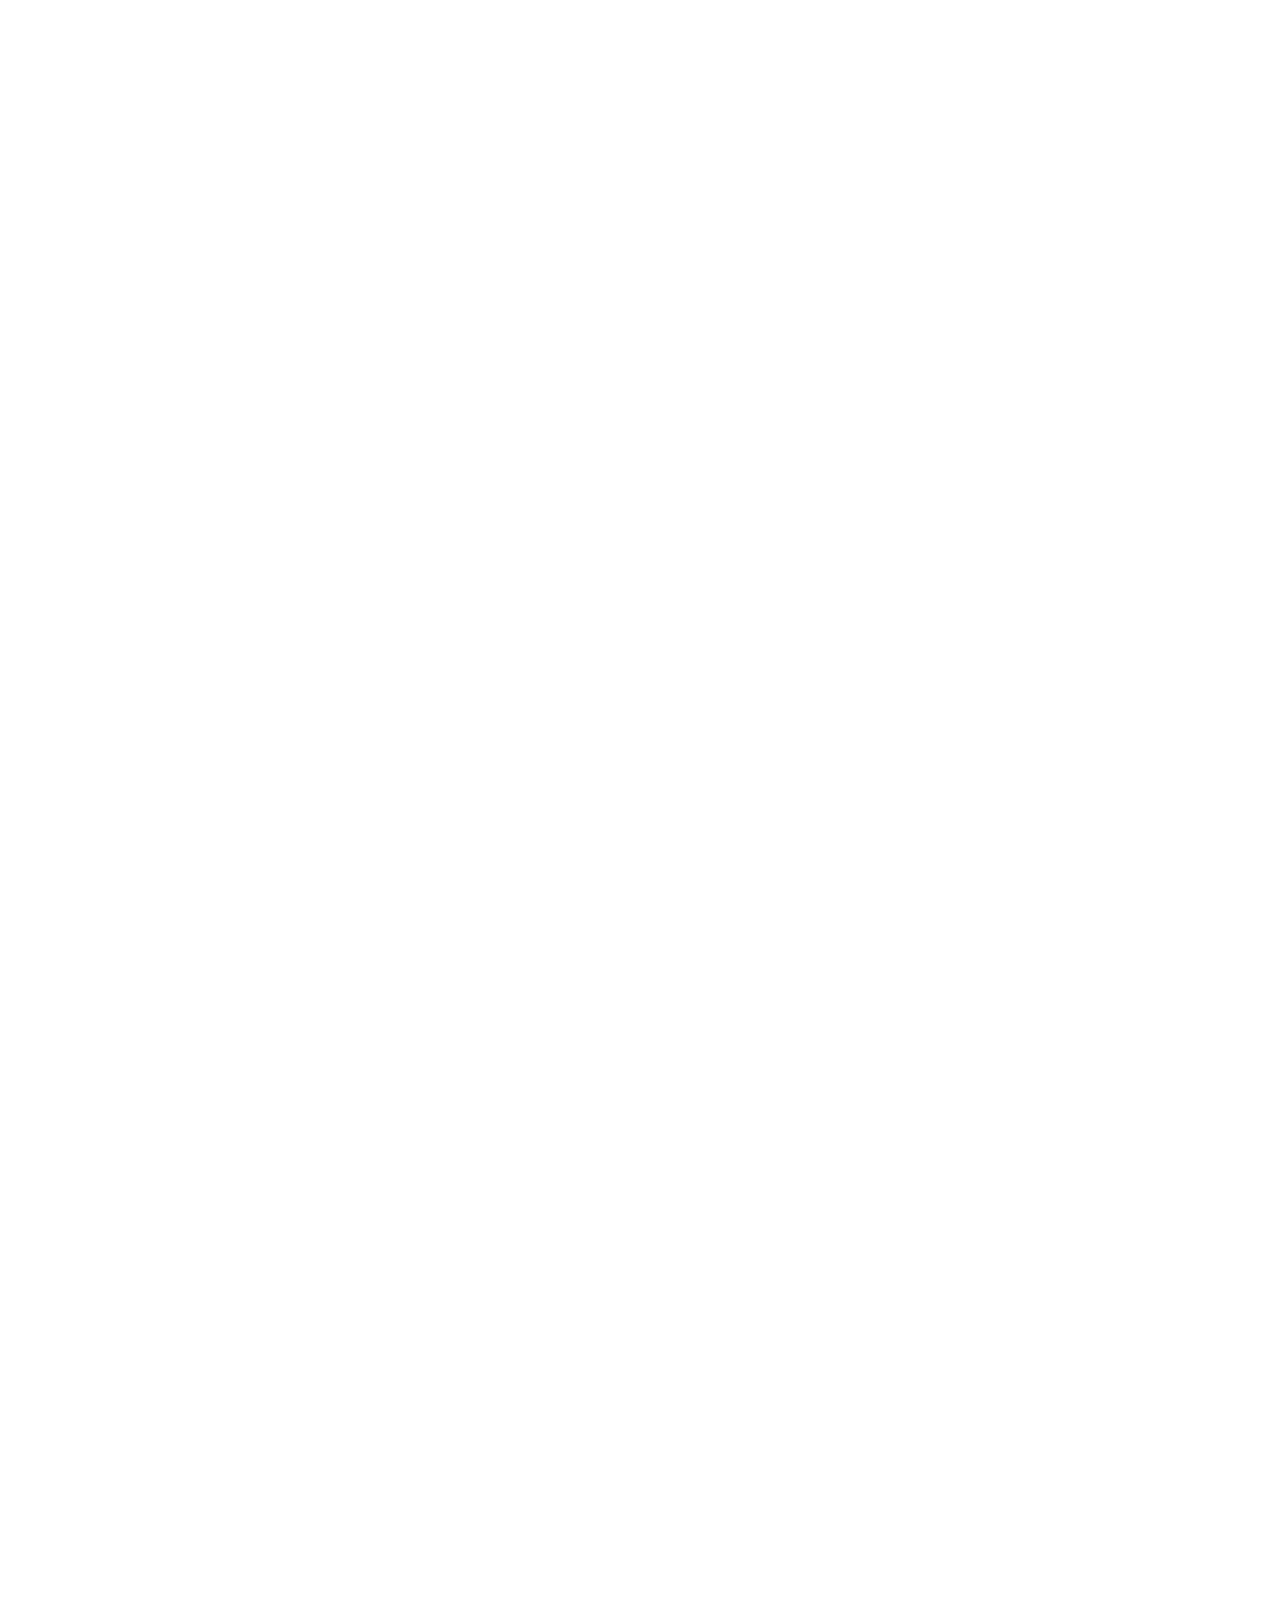
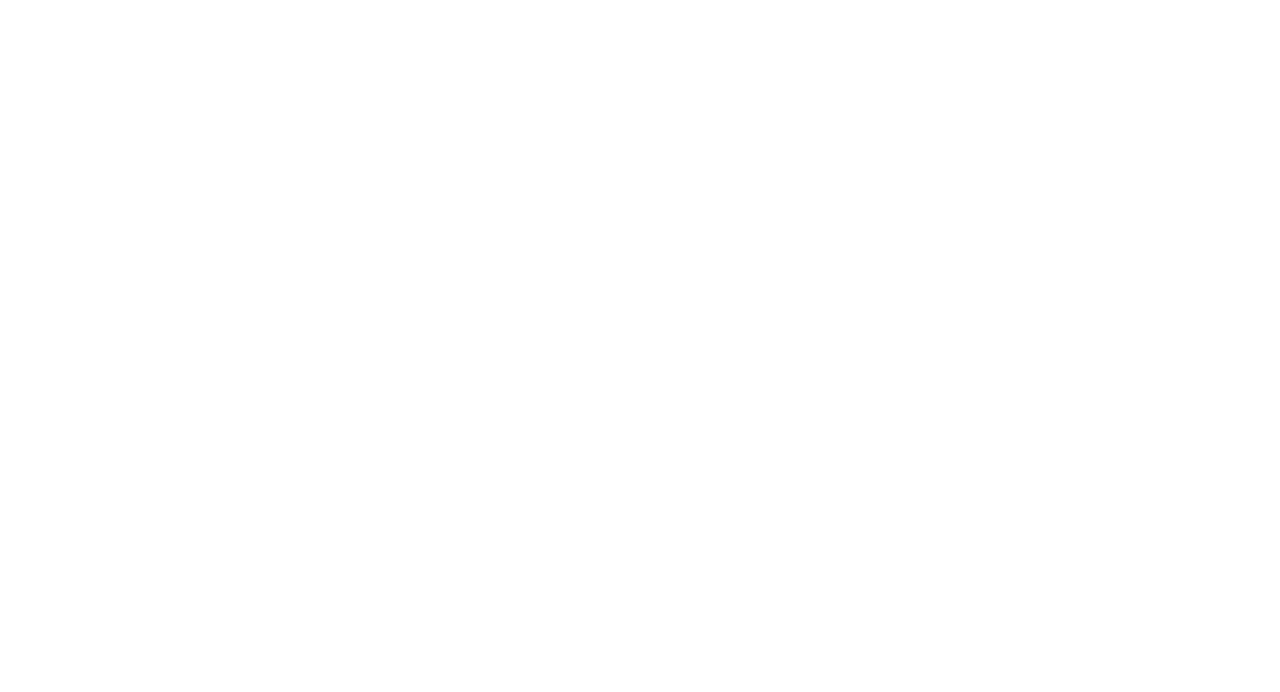
==== commit a1b93e8d: "Reverting to version 1.0" ====
--- a/Index.html
+++ b/Index.html
@@ -6,7 +6,7 @@
     <meta name="description" content="DOM Flowt is a lightweight JavaScript library for performing animations on elements as they appear into a users view.">
     <meta name="author" content="Joseph Morukhuladi">
     <link rel="icon" href="./content/icons/dom flowt-03.png">
-    <link rel="stylesheet" media="screen" href="./content/lib/stable/dom-flowt.2.0.css"/>
+    <link rel="stylesheet" media="screen" href="./content/lib/stable/dom-flowt.1.0.css"/>
     <link rel="stylesheet" media="screen" href="./content/css/main.css">
     <title>DOM Flowt Javascript Library</title>
 </head>
@@ -77,15 +77,15 @@
                 <div class="line-primary"></div>
                 <div class="section-body dom-flowt-no-overflow">
                     <div class="text-container text-white">
-                        Latest stable version : 2.0
+                        Latest stable version : 1.0
                     </div>
                     <div class="text-container text-white">
-                        Release Date : 2024-09-05
-                    </div>
-                    <div class="change-logs">
+                        Release Date : 2024-09-10
+                    </div>
+                    <div class="change-logs" style="display: none;">
                         <div class="change-log">
                             <div class="change-log-header">
-                                Change Log 2.0
+                                Change Log 1.0
                             </div>
                             <ul>
                                 <li>Renaming Dom Flowt object from "DOM_FLOWT" to "DOMFlowt"</li>
@@ -98,46 +98,11 @@
                                 <li>Reduced js file size by 1KB</li>
                             </ul>
                         </div>
-                        <div class="change-log">
-                            <div class="change-log-header">
-                                Change Log 1.1
-                            </div>
-                            <ul>
-                                <li>Adding the "dom-flowt-delay" attribute</li>
-                            </ul>
-                        </div>
-                        <div class="change-log">
-                            <div class="change-log-header">
-                                Change Log 1.0.3
-                            </div>
-                            <ul>
-                                <li>Renaming animation type "fade-plain" to "fade"</li>
-                                <li>Adding new animation type "float-down"</li>
-                                <li>Adding new animation type "float-up"</li>
-                                <li>Adding comments for JavaScript objects and CSS</li>
-                            </ul>
-                        </div>
-                        <div class="change-log">
-                            <div class="change-log-header">
-                                Change Log 1.0.2
-                            </div>
-                            <ul>
-                                <li>Fixing potential error on JavaScript for loop</li>
-                            </ul>
-                        </div>
-                        <div class="change-log">
-                            <div class="change-log-header">
-                                Change Log 1.0.1
-                            </div>
-                            <ul>
-                                <li>Adding new animation type "fade-plain"</li>
-                            </ul>
-                        </div>
                     </div>
                     <div class="padding-y-small  " dom-flowt-is-visible="false" dom-flowt-type="float-left">
-                        <a class="btn" href="./content/lib/stable/dom-flowt.2.0.zip" title="Download dom-flowt">
+                        <a class="btn" href="./content/lib/stable/dom-flowt.1.0.zip" title="Download dom-flowt">
                             <img alt="download" src="./content/icons/download_24dp_FFFFFF_FILL0_wght400_GRAD0_opsz24.svg" height="16" width="16"/>
-                            <div>Download dom-flowt.2.0.zip</div>
+                            <div>Download dom-flowt.1.0.zip</div>
                         </a>
                     </div>
                     <div class="padding-y-small " dom-flowt-is-visible="false" dom-flowt-type="float-up">
@@ -395,7 +360,7 @@
             </div>
         </section>
     </main>
-    <script src="./content/lib/stable/dom-flowt.2.0.js"></script>
+    <script src="./content/lib/stable/dom-flowt.1.0.js"></script>
     <script src="./content/js/app.js"></script>
 </body>
 </html>--- a/content/lib/stable/dom-flowt.1.0.css
+++ b/content/lib/stable/dom-flowt.1.0.css
@@ -0,0 +1,97 @@
+[dom-flowt-is-visible=false] {
+  opacity: 0;
+}
+
+[dom-flowt-overflow=hidden] {
+  overflow: hidden;
+}
+
+.dom-flowt-transition, .dom-flowt-float-up, .dom-flowt-float-down, .dom-flowt-float-left, .dom-flowt-float-right, .dom-flowt-pop, .dom-flowt-fade {
+  animation-duration: 500ms;
+  animation-iteration-count: 1;
+  animation-timing-function: cubic-bezier(0.175, 0.885, 0.32, 1);
+  box-sizing: border-box;
+}
+
+.dom-flowt-fade {
+  animation-name: dom-flowt-fade;
+}
+
+.dom-flowt-pop {
+  animation-name: dom-flowt-pop;
+}
+
+.dom-flowt-float-right {
+  animation-name: dom-flowt-float-right;
+}
+
+.dom-flowt-float-left {
+  animation-name: dom-flowt-float-left;
+}
+
+.dom-flowt-float-down {
+  animation-name: dom-flowt-float-down;
+}
+
+.dom-flowt-float-up {
+  animation-name: dom-flowt-float-up;
+}
+
+@keyframes dom-flowt-fade {
+  0% {
+    opacity: 0;
+  }
+  100% {
+    opacity: 1;
+  }
+}
+@keyframes dom-flowt-pop {
+  0% {
+    transform: translateY(72px) scale(calc(100% - 72px));
+    opacity: 0;
+  }
+  100% {
+    opacity: 1;
+    transform: translateY(0px) scale(100%);
+  }
+}
+@keyframes dom-flowt-float-right {
+  0% {
+    transform: translateX(-72px);
+    opacity: 0;
+  }
+  100% {
+    opacity: 1;
+    transform: translateX(0);
+  }
+}
+@keyframes dom-flowt-float-left {
+  0% {
+    transform: translateX(72px);
+    opacity: 0;
+  }
+  100% {
+    opacity: 1;
+    transform: translateX(0);
+  }
+}
+@keyframes dom-flowt-float-down {
+  0% {
+    transform: translateY(-72px);
+    opacity: 0;
+  }
+  100% {
+    opacity: 1;
+    transform: translateY(0);
+  }
+}
+@keyframes dom-flowt-float-up {
+  0% {
+    transform: translateY(72px);
+    opacity: 0;
+  }
+  100% {
+    opacity: 1;
+    transform: translateY(0);
+  }
+}/*# sourceMappingURL=dom-flowt.1.0.css.map */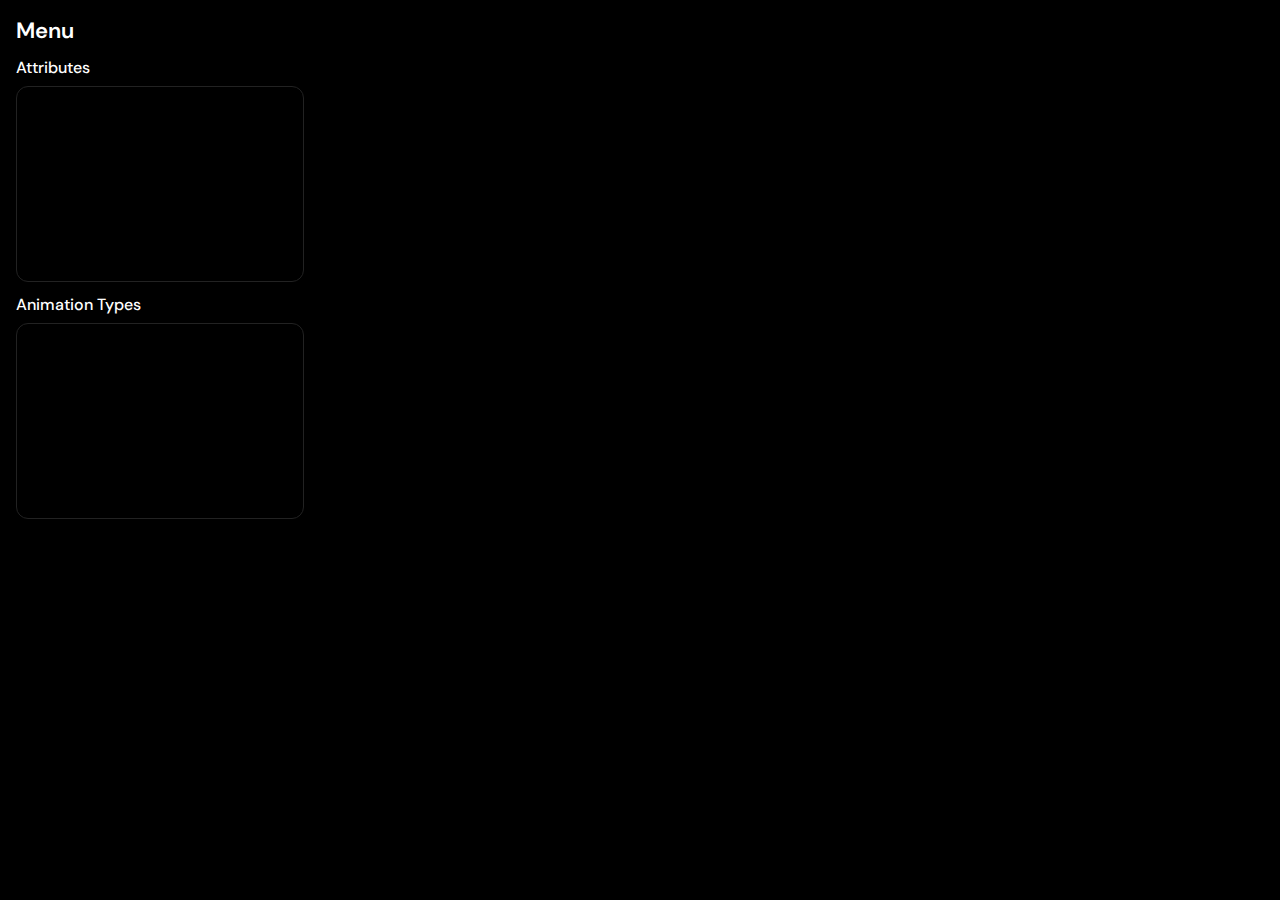
==== commit ee337e4c: "web design updated js added esm version updated ui production updates" ====
--- a/Index.html
+++ b/Index.html
@@ -1,366 +1,417 @@
 <!DOCTYPE html>
-<html lang="en">
+<html lang="en-za">
 <head>
     <meta charset="UTF-8">
     <meta name="viewport" content="width=device-width, initial-scale=1.0">
-    <meta name="description" content="DOM Flowt is a lightweight JavaScript library for performing animations on elements as they appear into a users view.">
     <meta name="author" content="Joseph Morukhuladi">
-    <link rel="icon" href="./content/icons/dom flowt-03.png">
-    <link rel="stylesheet" media="screen" href="./content/lib/stable/dom-flowt.1.0.css"/>
-    <link rel="stylesheet" media="screen" href="./content/css/main.css">
-    <title>DOM Flowt Javascript Library</title>
+    <meta name="description" content="Dom Flowt is a lightweight JavaScript Library for performing animations on elements as they appear into a users view">
+    <!--Open Graph Protocol-->
+    <meta property="og:title" content="Dom Flowt JavaScript Library">
+    <meta property="og:type" content="website">
+    <meta property="og:url" content="https://dom-flowt.com/">
+    <meta property="og:image" content="https://dom-flowt.com/content/images/dom flowt-03.png">
+    <meta property="og:description" content="Dom Flowt is a lightweight JavaScript Library for performing animations on elements as they appear into a users view">
+    <!--Open Graph Protocol End-->
+    <link rel="icon" href="./favicon.png" type="image/png">
+    <link rel="apple-touch-icon" href="./content/images/dom_flowt-03_57x57.png" type="image/png" sizes="57x57">
+    <link rel="apple-touch-icon" href="./content/images/dom_flowt-03_60x60.png" type="image/png" sizes="60x60">
+    <link rel="apple-touch-icon" href="./content/images/dom_flowt-03_152x152.png" type="image/png" sizes="152x152">
+    <link rel="apple-touch-icon" href="./content/images/dom_flowt-03_180x180.png" type="image/png" sizes="180x180">
+    <link rel="stylesheet" href="./content/css/main.css" media="screen">
+    <title>Dom Flowt JavaScript Library</title>
 </head>
 <body>
-    <main>
-        <nav id="nav" class="nav">
-            <div class="container">
-                <div class="nav-content">
-                    <a class="nav-brand" href="#">
-                        <img alt="dom flowt logo" src="./content/icons/dom flowt-02.png" height="48" width="48" />
+    <main class="main">
+        <div class="main-side">
+            <div class="menu">
+                <div class="menu-header">
+                    <div>Menu</div>
+                    <div class="icon-container" onclick="closeMenu()">
+                        <img class="invert" src="./content/icons/arrow_back_ios_24dp_000_FILL0_wght400_GRAD0_opsz24.svg" width="16" height="16" alt="back" />
+                    </div>
+                </div>
+                <div class="menu-icons">
+                    <a class="icon-container" href="https://github.com/Staviro/dom-flowt" title="dom flowt github" target="_blank">
+                        <img class="invert" src="./content/icons/github-icon.svg" width="28" height="28" alt="github" />
                     </a>
-                    <div class="nav-links">
-                        <a class="nav-link" href="#getting-started" title="Getting Started">Getting Started</a>
-                        <a class="nav-link" href="#download" title="Download">Download</a>
-                        <a class="nav-link" href="#why-use" title="Why Use">Why Use</a>
-                        <a class="nav-link" href="#examples" title="Examples">Examples</a>
-                    </div>
-                    <div class="nav-menu">
-                        <img onclick="openMobileMenu()" alt="menu icon" src="./content/icons/menu_24dp_1F1F1F_FILL0_wght400_GRAD0_opsz24.svg" height="32" width="32">
-                    </div>
-                </div>
-            </div>
-        </nav>
-        <div class="mobile-menu" id="mobile-menu">
-            <div class="mobile-menu-header">
-                <img onclick="closeMobileMenu()" alt="close" src="./content/icons/close_24dp_333_FILL0_wght400_GRAD0_opsz24.svg" width="22" height="22"/>
-            </div>
-            <div class="mobile-menu-links">
-                <a onclick="closeMobileMenu()" class="mobile-menu-link" href="#getting-started" title="Getting Started">
-                    <img alt="arrow" height="14" width="0" src="./content/icons/arrow_forward_24dp_FFFFFF_FILL0_wght400_GRAD0_opsz24.svg"/>
-                    <div>Getting Started</div>
-                </a>
-                <a onclick="closeMobileMenu()" class="mobile-menu-link" href="#download" title="Download">
-                    <img alt="arrow" height="14" width="0" src="./content/icons/arrow_forward_24dp_FFFFFF_FILL0_wght400_GRAD0_opsz24.svg"/>
-                    <div>Download</div>
-                </a>
-                <a onclick="closeMobileMenu()" class="mobile-menu-link" href="#why-use" title="Why Use">
-                    <img alt="arrow" height="14" width="0" src="./content/icons/arrow_forward_24dp_FFFFFF_FILL0_wght400_GRAD0_opsz24.svg"/>
-                    <div>Why Use</div>
-                </a>
-                <a onclick="closeMobileMenu()" class="mobile-menu-link" href="#examples" title="Examples">
-                    <img alt="arrow" height="14" width="0" src="./content/icons/arrow_forward_24dp_FFFFFF_FILL0_wght400_GRAD0_opsz24.svg"/>
-                    <div>Examples</div>
-                </a>
+                    <div class="icon-container" onclick="closeMenu(); openModal('#download-modal')">
+                        <img src="./content/icons/download_24dp_FFFFFF_FILL0_wght400_GRAD0_opsz24.svg" width="28" height="28" alt="download icon" />
+                    </div>
+                </div>
+                <div class="menu-section">
+                    <div class="menu-secton-header">Attributes</div>
+                    <ul dom-flowt-overflow="hidden">
+                        <li dom-flowt-is-visible="false" dom-flowt-type="float-right"><a href="#attr-visible" title="to attribute is visible" onclick="closeMenu()">
+                            <img src="./content/icons/arrow_forward_24dp_FFFFFF_FILL0_wght400_GRAD0_opsz24.svg" width="16" height="16" alt="arrow"/>
+                            <span>Is Visible</span>
+                        </a></li>
+                        <li dom-flowt-is-visible="false" dom-flowt-type="float-right"><a href="#attr-type" title="to attribute type" onclick="closeMenu()">
+                            <img src="./content/icons/arrow_forward_24dp_FFFFFF_FILL0_wght400_GRAD0_opsz24.svg" width="16" height="16" alt="arrow"/>
+                            <span>Type</span>
+                        </a></li>
+                        <li dom-flowt-is-visible="false" dom-flowt-type="float-right"><a href="#attr-duration" title="to attribute duration" onclick="closeMenu()">
+                            <img src="./content/icons/arrow_forward_24dp_FFFFFF_FILL0_wght400_GRAD0_opsz24.svg" width="16" height="16" alt="arrow"/>
+                            <span>Duration</span>
+                        </a></li>
+                        <li dom-flowt-is-visible="false" dom-flowt-type="float-right"><a href="#attr-delay" title="to attribute delay" onclick="closeMenu()">
+                            <img src="./content/icons/arrow_forward_24dp_FFFFFF_FILL0_wght400_GRAD0_opsz24.svg" width="16" height="16" alt="arrow"/>
+                            <span>Delay</span>
+                        </a></li>
+                        <li dom-flowt-is-visible="false" dom-flowt-type="float-right"><a href="#attr-repeat" title="to attribute repeat" onclick="closeMenu()">
+                            <img src="./content/icons/arrow_forward_24dp_FFFFFF_FILL0_wght400_GRAD0_opsz24.svg" width="16" height="16" alt="arrow"/>
+                            <span>Repeat</span>
+                        </a></li>
+                    </ul>
+                </div>
+                <div class="menu-section">
+                    <div class="menu-secton-header">Animation Types</div>
+                    <ul dom-flowt-overflow="hidden">
+                        <li dom-flowt-is-visible="false" dom-flowt-type="float-right"><a href="#type-fade" title="to type fade" onclick="closeMenu()">
+                            <img src="./content/icons/arrow_forward_24dp_FFFFFF_FILL0_wght400_GRAD0_opsz24.svg" width="16" height="16" alt="arrow"/>
+                            <span>Fade</span>
+                        </a></li>
+                        <li dom-flowt-is-visible="false" dom-flowt-type="float-right"><a href="#type-pop" title="to type pop" onclick="closeMenu()">
+                            <img src="./content/icons/arrow_forward_24dp_FFFFFF_FILL0_wght400_GRAD0_opsz24.svg" width="16" height="16" alt="arrow"/>
+                            <span>Pop</span>
+                        </a></li>
+                        <li dom-flowt-is-visible="false" dom-flowt-type="float-right"><a href="#type-float" title="to type float" onclick="closeMenu()">
+                            <img src="./content/icons/arrow_forward_24dp_FFFFFF_FILL0_wght400_GRAD0_opsz24.svg" width="16" height="16" alt="arrow"/>
+                            <span>Float</span>
+                        </a></li>
+                        <li dom-flowt-is-visible="false" dom-flowt-type="float-right"><a href="#type-flip" title="to type flip" onclick="closeMenu()">
+                            <img src="./content/icons/arrow_forward_24dp_FFFFFF_FILL0_wght400_GRAD0_opsz24.svg" width="16" height="16" alt="arrow"/>
+                            <span>Flip</span>
+                        </a></li>
+                        <li dom-flowt-is-visible="false" dom-flowt-type="float-right"><a href="#type-jump" title="to type jump" onclick="closeMenu()">
+                            <img src="./content/icons/arrow_forward_24dp_FFFFFF_FILL0_wght400_GRAD0_opsz24.svg" width="16" height="16" alt="arrow"/>
+                            <span>Jump</span>
+                        </a></li>
+                    </ul>
+                </div>
             </div>
         </div>
-        <section id="landing-page" class="bg-primary-light">
-            <div class="container" dom-flowt-overflow="hidden">
-                <div class="landing-header " dom-flowt-is-visible="false" dom-flowt-type="float-right" dom-flowt-duration="800">
-                    MAKING WEB DEVELOPMENT EASIER AND MORE FUN
-                </div>
-                <div class="landing-description " dom-flowt-is-visible="false" dom-flowt-type="float-left" dom-flowt-duration="800">
-                    <b class="text-gradient">DOM Flowt</b> is a lightweight JavaScript library for performing animations on elements as they appear into a users view.
-                </div>
-                <div class="" dom-flowt-is-visible="false" dom-flowt-duration="800" dom-flowt-type="float-up">
-                    <a class="btn" href="#getting-started" title="getting started">
-                        <img alt="arrow" src="./content/icons/arrow_forward_24dp_FFFFFF_FILL0_wght400_GRAD0_opsz24.svg" height="16" width="16"/>
-                        <div>Get Started</div>
-                    </a>
+        <div class="main-body">
+            <header class="nav-container" dom-flowt-is-visible="false" dom-flowt-type="jump">
+                <nav>
+                    <div class="left-content">
+                        <a class="brand" href="/" title="dom flowt home">
+                            <img src="./content/images/dom flowt-03.png" width="26" height="26" alt="dom flowt logo" />
+                        </a>
+                    </div>
+                    <div class="right-content">
+                        <ul>
+                            <li><a href="https://github.com/Staviro/dom-flowt/blob/main/License.txt" title="dom flowt license" target="_blank">License</a></li>
+                            <li><a href="https://github.com/Staviro/dom-flowt" title="dom flowt github" target="_blank">GitHub</a></li>
+                            <li><a href="#documentation" title="to documentation">Documentation</a></li>
+                        </ul>
+                        <div class="nav-icons">
+                            <div class="icon-container">
+                                <img class="invert" src="./content/icons/github-icon.svg" width="28" height="28" alt="github" />
+                            </div>
+                            <div class="icon-container" onclick="openMenu()">
+                                <img class="invert" src="./content/icons/menu_24dp_1F1F1F_FILL0_wght400_GRAD0_opsz24.svg" width="28" height="28" alt="menu" />
+                            </div>
+                        </div>
+                    </div>
+                </nav>
+            </header>
+            <section class="landing">
+                <div class="content">
+                    <h1 class="text-gradient" dom-flowt-is-visible="false" dom-flowt-type="float-left">
+                        MAKING WEB DEVELOPMENT <br>
+                        EASIER AND <br>
+                        MORE FUN
+                    </h1>
+                    <p dom-flowt-is-visible="false" dom-flowt-type="float-right">
+                        Dom Flowt is a lightweight JavaScript Library for performing animations on elements as they appear into a users view
+                    </p>
+                    <a dom-flowt-is-visible="false" dom-flowt-type="pop-up" href="#get-started" title="Get Started Section" class="btn">Get Started</a>
+                </div>
+            </section>
+            <section>
+                <h2 dom-flowt-is-visible="false" dom-flowt-type="float-right">
+                    Download
+                </h2>
+                <p dom-flowt-is-visible="false" dom-flowt-type="float-right">
+                    Download Dom Flowt now and get started making your website more fun and interactive!
+                </p>
+                <div class="download-card" dom-flowt-is-visible="false" dom-flowt-type="pop-up">
+                    <div class="icon-container">
+                        <img width="32" height="32" src="./content/icons/download_24dp_FFFFFF_FILL0_wght400_GRAD0_opsz24.svg" alt="download"/>
+                    </div>
+                    <div class="download-card-version">
+                        Bolt v1.0
+                    </div>
+                    <div class="download-card-release-date">
+                        2024 Oct 25
+                    </div>
+                    <div class="download-card-description">
+                        Introducing Dom Flowt Bolt also known as version “1” is just the beginning of a simpler world of animations. Packed with a good starter of animation types and functionality.
+                    </div>
+                    <button class="btn" type="button" onclick="openModal('#download-modal')">
+                        <img width="22" height="22" src="./content/icons/download_24dp_FFFFFF_FILL0_wght400_GRAD0_opsz24.svg" alt="download icon"/>
+                        <div>Download</div>
+                    </button>
+                </div>
+                <p>There are no new versions of Dom Flowt in development at the moment. Please visit us often for updates.</p>
+            </section>
+            <section id="get-started">
+                <h2 dom-flowt-is-visible="false" dom-flowt-type="float-right">
+                    Get Started
+                </h2>
+                <p dom-flowt-is-visible="false" dom-flowt-type="float-right">Before you start, make sure you have downloaded the ZIP folder and added the files to your project.</p>
+                <ol>
+                    <li dom-flowt-is-visible="false" dom-flowt-type="float-right">
+                        <p>Make sure you have referenced the CSS file.</p>
+                        <code aria-hidden="true">
+                            &lt;link rel="stylesheet" href="$yourCSSFileLocation" /&gt;
+                        </code>
+                    </li>
+                    <li dom-flowt-is-visible="false" dom-flowt-type="float-right">
+                        <p>Make sure you have referenced the JS file.</p>
+                        <code aria-hidden="true">
+                            &lt;script src="$yourJSFileLocation"&gt;&lt;/script&gt;
+                        </code>
+                    </li>
+                    <li dom-flowt-is-visible="false" dom-flowt-type="float-right">
+                        <p>Add the watch method inside the "scroll" event listener on the element of your choice. Normally you would add the watch method to your window element.</p>
+                        <code aria-hidden="true">
+                            window.addEventListener("scroll", function() { <br>
+                                <div class="tab"></div>DomFlowt.watch(); <br>
+                            });
+                        </code>
+                    </li>
+                </ol>
+                <p>And there you go, Dom Flowt should work on your application.</p>
+            </section>
+            <section id="documentation">
+                <h2>
+                    Documentation
+                </h2>
+                <section id="attributes" class="p-x-0">
+                    <h3 dom-flowt-is-visible="false" dom-flowt-type="float-right">
+                        Attributes
+                    </h3>
+                    <p dom-flowt-is-visible="false" dom-flowt-type="float-right">
+                        View all attributes used in the latest version of the Dom Flowt library.
+                    </p>
+                    <div class="attr-list">
+                        <div id="attr-visible" class="attr-card" dom-flowt-is-visible="false" dom-flowt-type="flip-vertical">
+                            <div class="attr-card-name">Is Visible</div>
+                            <div class="attr-card-full-name">dom-flowt-is-visible</div>
+                            <div class="attr-card-description">
+                                <p>Dom Flowt uses the "is visible" attribute to determine whether the element is visible on screen or not.</p>
+                                <p>This attribute is required for all elements and must be given the value of false.</p>
+                            </div>
+                            <code aria-hidden="true">
+                                &lt;div dom-flowt-is-visible="false"&gt;&lt;/div&gt;
+                            </code>
+                        </div>
+                        <div id="attr-type" class="attr-card" dom-flowt-is-visible="false" dom-flowt-type="flip-vertical">
+                            <div class="attr-card-name">Type</div>
+                            <div class="attr-card-full-name">dom-flowt-type</div>
+                            <div class="attr-card-description">
+                                <p>The type attribute is used to specify what type of animation should be used when the element animates on screen.</p>
+                                <p>Default Value: "fade"</p>
+                            </div>
+                            <code aria-hidden="true">
+                                &lt;div dom-flowt-type="fade"&gt;&lt;/div&gt;
+                            </code>
+                        </div>
+                        <div id="attr-duration" class="attr-card" dom-flowt-is-visible="false" dom-flowt-type="flip-vertical">
+                            <div class="attr-card-name">Duration</div>
+                            <div class="attr-card-full-name">dom-flowt-duration</div>
+                            <div class="attr-card-description">
+                                <p>The duration attribute is used to specify the duration of the animation.</p>
+                                <p>The time is measured in milliseconds</p>
+                                <p>Default Value: "500"</p>
+                            </div>
+                            <code aria-hidden="true">
+                                &lt;div dom-flowt-duration="500"&gt;&lt;/div&gt;
+                            </code>
+                        </div>
+                        <div id="attr-delay" class="attr-card" dom-flowt-is-visible="false" dom-flowt-type="flip-vertical">
+                            <div class="attr-card-name">Delay</div>
+                            <div class="attr-card-full-name">dom-flowt-delay</div>
+                            <div class="attr-card-description">
+                                <p>The delay attribute is used to specify the duration of the delay the animation must have.</p>
+                                <p>The time is measured in milliseconds</p>
+                                <p>Default Value: "0"</p>
+                            </div>
+                            <code aria-hidden="true">
+                                &lt;div dom-flowt-delay="0"&gt;&lt;/div&gt;
+                            </code>
+                        </div>
+                        <div id="attr-repeat" class="attr-card" dom-flowt-is-visible="false" dom-flowt-type="flip-vertical">
+                            <div class="attr-card-name">Repeat</div>
+                            <div class="attr-card-full-name">dom-flowt-repeat</div>
+                            <div class="attr-card-description">
+                                <p>The repeat attribute is used to specify whether the animation should happen again when the element appears on screen more than once.</p>
+                                <p>To prevent repeat behaviour, add the repeat attribute and give it the value of "no-repeat"</p>
+                                <p>Default Value: "repeat"</p>
+                            </div>
+                            <code aria-hidden="true">
+                                &lt;div dom-flowt-repeat="repeat"&gt;&lt;/div&gt;
+                            </code>
+                        </div>
+                    </div>
+                </section>
+                <section id="types" class="p-x-0">
+                    <h3>
+                        Animation Types
+                    </h3>
+                    <p>
+                        View all animation types used in the latest version of the Dom Flowt library
+                    </p>
+                    <div class="type-list">
+                        <div id="type-fade" class="type-card">
+                            <div class="icon-container">
+                                <img width="32" height="32" src="./content/icons/animation_24dp_FFF_FILL0_wght400_GRAD0_opsz24.svg" alt="download"/>
+                            </div>
+                            <div class="type-card-name">Fade</div>
+                            <code aria-hidden="true" dom-flowt-is-visible="false" dom-flowt-type="fade">
+                                &lt;div dom-flowt-is-visible="false" dom-flowt-type="fade"&gt;&lt;/div&gt;
+                            </code>
+                            <p>The "fade" type currently does not have any variants.</p>
+                        </div>
+                        <div id="type-pop" class="type-card">
+                            <div class="icon-container">
+                                <img width="32" height="32" src="./content/icons/animation_24dp_FFF_FILL0_wght400_GRAD0_opsz24.svg" alt="download"/>
+                            </div>
+                            <div class="type-card-name">Pop</div>
+                            <code aria-hidden="true" dom-flowt-is-visible="false" dom-flowt-type="pop-up">
+                                &lt;div dom-flowt-is-visible="false" dom-flowt-type="pop-up"&gt;&lt;/div&gt;
+                            </code>
+                            <code aria-hidden="true" dom-flowt-is-visible="false" dom-flowt-type="pop-down">
+                                &lt;div dom-flowt-is-visible="false" dom-flowt-type="pop-down"&gt;&lt;/div&gt;
+                            </code>
+                            <div>
+                                <p>The "pop" type currently supports 2 variants</p>
+                                <ul>
+                                    <li>"pop-up"</li>
+                                    <li>"pop-down"</li>
+                                </ul>
+                            </div>
+                        </div>
+                        <div id="type-float" class="type-card" dom-flowt-overflow="hidden">
+                            <div class="icon-container">
+                                <img width="32" height="32" src="./content/icons/animation_24dp_FFF_FILL0_wght400_GRAD0_opsz24.svg" alt="download"/>
+                            </div>
+                            <div class="type-card-name">Float</div>
+                            <code aria-hidden="true" dom-flowt-is-visible="false" dom-flowt-type="float-up">
+                                &lt;div dom-flowt-is-visible="false" dom-flowt-type="float-up"&gt;&lt;/div&gt;
+                            </code>
+                            <code aria-hidden="true" dom-flowt-is-visible="false" dom-flowt-type="float-down">
+                                &lt;div dom-flowt-is-visible="false" dom-flowt-type="float-down"&gt;&lt;/div&gt;
+                            </code>
+                            <code aria-hidden="true" dom-flowt-is-visible="false" dom-flowt-type="float-right">
+                                &lt;div dom-flowt-is-visible="false" dom-flowt-type="float-right"&gt;&lt;/div&gt;
+                            </code>
+                            <code aria-hidden="true" dom-flowt-is-visible="false" dom-flowt-type="float-left">
+                                &lt;div dom-flowt-is-visible="false" dom-flowt-type="float-left"&gt;&lt;/div&gt;
+                            </code>
+                            <div>
+                                <p>The "float" type currently supports 4 variants</p>
+                                <ul>
+                                    <li>"float-up"</li>
+                                    <li>"float-down"</li>
+                                    <li>"float-right"</li>
+                                    <li>"float-left"</li>
+                                </ul>
+                            </div>
+                        </div>
+                        <div id="type-flip" class="type-card">
+                            <div class="icon-container">
+                                <img width="32" height="32" src="./content/icons/animation_24dp_FFF_FILL0_wght400_GRAD0_opsz24.svg" alt="download"/>
+                            </div>
+                            <div class="type-card-name">Flip</div>
+                            <code aria-hidden="true" dom-flowt-is-visible="false" dom-flowt-type="flip-vertical">
+                                &lt;div dom-flowt-is-visible="false" dom-flowt-type="flip-vertical"&gt;&lt;/div&gt;
+                            </code>
+                            <code aria-hidden="true" dom-flowt-is-visible="false" dom-flowt-type="flip-horizontal">
+                                &lt;div dom-flowt-is-visible="false" dom-flowt-type="flip-horizontal"&gt;&lt;/div&gt;
+                            </code>
+                            <div>
+                                <p>The "flip" type currently supports 2 variants</p>
+                                <ul>
+                                    <li>"flip-vertical"</li>
+                                    <li>"flip-horizontal"</li>
+                                </ul>
+                            </div>
+                        </div>
+                        <div id="type-jump" class="type-card">
+                            <div class="icon-container">
+                                <img width="32" height="32" src="./content/icons/animation_24dp_FFF_FILL0_wght400_GRAD0_opsz24.svg" alt="download"/>
+                            </div>
+                            <div class="type-card-name">Jump</div>
+                            <code aria-hidden="true" dom-flowt-is-visible="false" dom-flowt-type="jump">
+                                &lt;div dom-flowt-is-visible="false" dom-flowt-type="jump"&gt;&lt;/div&gt;
+                            </code>
+                            <p>The "jump" type currently does not have any variants.</p>
+                        </div>
+                    </div>
+                </section>
+            </section>
+            <section>
+                <h2>
+                    Why Use Dom Flowt?
+                </h2>
+                <p>
+                    Dom Flowt was made for developers to easily use and extend or modify it.
+                </p>
+                <div class="use-list" dom-flowt-overflow="hidden">
+                    <div class="use-card" dom-flowt-is-visible="false" dom-flowt-type="float-right" dom-flowt-duration="1000">
+                        <div class="icon-container">
+                            <img width="32" height="32" src="./content/icons//note_add_24dp_FFF_FILL0_wght400_GRAD0_opsz24.svg" alt="download"/>
+                        </div>
+                        <div class="use-card-title">Very easy to setup and use</div>
+                        <p class="use-card-desc">The Dom Flowt library requires you to reference the JS and CSS files into your project and call one method for it to work!</p>
+                    </div>
+                    <div class="use-card" dom-flowt-is-visible="false" dom-flowt-type="float-down" dom-flowt-duration="1000">
+                        <div class="icon-container">
+                            <img width="32" height="32" src="./content/icons//note_add_24dp_FFF_FILL0_wght400_GRAD0_opsz24.svg" alt="download"/>
+                        </div>
+                        <div class="use-card-title">Flexible and easy to extend or modify</div>
+                        <p class="use-card-desc">Adding new animation types in Dom Flowt can be done with CSS alone! No need to edit any of the JavaScript!</p>
+                    </div>
+                    <div class="use-card" dom-flowt-is-visible="false" dom-flowt-type="float-up" dom-flowt-duration="1000">
+                        <div class="icon-container">
+                            <img width="32" height="32" src="./content/icons//note_add_24dp_FFF_FILL0_wght400_GRAD0_opsz24.svg" alt="download"/>
+                        </div>
+                        <div class="use-card-title">Extremely lightweight</div>
+                        <p class="use-card-desc">This library is specific to just animating elements when they come into a users view, it is not bloated with other functionalities!</p>
+                    </div>
+                </div>
+            </section>
+            <footer>
+                <div class="icon-container">
+                    <img width="64" height="64" src="./content/images/dom flowt-03.png" alt="download"/>
+                </div>
+                <ul>
+                    <li><a href="https://github.com/Staviro/dom-flowt/blob/main/License.txt" title="dom flowt license" target="_blank">License</a></li>
+                    <li><a href="https://github.com/Staviro/dom-flowt" title="dom flowt github" target="_blank">GitHub</a></li>
+                </ul>
+                <div>
+                    <p class="text-center">&copy; Dom Flowt 2024. Joseph Morukhuladi</p>
+                </div>
+            </footer>
+        </div>
+        <div class="modal" id="download-modal">
+            <div class="modal-content" role="dialog">
+                <div class="modal-header">
+                    <div>Download</div>
+                    <img src="./content/icons/close_24dp_FFF_FILL0_wght400_GRAD0_opsz24.svg" height="16" width="16" onclick="closeModal('#download-modal')"/>
+                </div>
+                <div class="modal-body">
+                    <p>Select the version of Dom flowt you wish to download</p>
+                    <a href="./content/lib/stable/dom-flowt.zip" title="download dom flowt zip" class="btn">Download ZIP</a>
+                    <div class="br"></div>
+                    <a href="./content/lib/stable/dom-flowt-esm.zip" title="download dom flowt zip" class="btn">Download ESM ZIP</a>
                 </div>
             </div>
-        </section>
-        <section id="download" class="bg-dark" dom-flowt-is-visible="false" dom-flowt-type="float-up">
-            <div class="container">
-                <div class="section-header text-gradient">
-                    Download
-                </div>
-                <div class="line-primary"></div>
-                <div class="section-body dom-flowt-no-overflow">
-                    <div class="text-container text-white">
-                        Latest stable version : 1.0
-                    </div>
-                    <div class="text-container text-white">
-                        Release Date : 2024-09-10
-                    </div>
-                    <div class="change-logs" style="display: none;">
-                        <div class="change-log">
-                            <div class="change-log-header">
-                                Change Log 1.0
-                            </div>
-                            <ul>
-                                <li>Renaming Dom Flowt object from "DOM_FLOWT" to "DOMFlowt"</li>
-                                <li>Adding the "dom-flowt-repeat" attribute</li>
-                                <li>Adding the "dom-flowt-overflow" attribute</li>
-                                <li>Removed "dom-flowt-hidden" class</li>
-                                <li>Removed "dom-flowt-no-overflow" class</li>
-                                <li>Increasing animation pixel size from 60 to 72</li>
-                                <li>Updating initial scale size for pop animation</li>
-                                <li>Reduced js file size by 1KB</li>
-                            </ul>
-                        </div>
-                    </div>
-                    <div class="padding-y-small  " dom-flowt-is-visible="false" dom-flowt-type="float-left">
-                        <a class="btn" href="./content/lib/stable/dom-flowt.1.0.zip" title="Download dom-flowt">
-                            <img alt="download" src="./content/icons/download_24dp_FFFFFF_FILL0_wght400_GRAD0_opsz24.svg" height="16" width="16"/>
-                            <div>Download dom-flowt.1.0.zip</div>
-                        </a>
-                    </div>
-                    <div class="padding-y-small " dom-flowt-is-visible="false" dom-flowt-type="float-up">
-                        <a class="btn" href="#getting-started" title="using dom flowt"> 
-                            <img alt="arrow" src="./content/icons/arrow_forward_24dp_FFFFFF_FILL0_wght400_GRAD0_opsz24.svg" height="16" width="16"/>
-                            <div>Using DOM flowt</div>
-                        </a>
-                    </div>
-                </div>
-            </div>
-        </section>
-        <section id="getting-started" class="bg-primary-light " dom-flowt-is-visible="false" dom-flowt-type="float-up">
-            <div class="container">
-                <div class="section-header text-gradient">
-                    Getting Started
-                </div>
-                <div class="line-primary"></div>
-                <div class="section-body">
-                    <div class="text-container">
-                        To get started with using DOM Flowt you first need to download the zip file if you have not downloaded it yet.
-                        <br/>You can download the zip file at the <a href="#download" title="go to download">download section</a>
-                    </div>
-                    <div class="text-container">
-                        After downloading the zip file. You need to inject the CSS and JS into your page.
-                        <br/><b>**BOTH FILES ARE REQUIRED TO FULLY USE THE DOM-FLOWT LIBRARY</b>
-                    </div>
-                    <div class="text-container">
-                        DOM Flowt works with HTML attributes to make the configuration process simple.
-                        <br/>Below you will see a list of attributes you can use.
-                    </div>
-                    <div class="mini-section">
-                        <div class="mini-section-header">
-                            Using “dom-flow-is-visible” attribute
-                        </div>
-                        <div class="mini-section-body">
-                            <div class="text-container">
-                                The “dom-flow-is-visible” is an indicator attribute that is used by the DOM Flowt javascript to determine whether the element has been animated yet or not.
-                                <br/><br/>
-                                When using this attribute, you must specify the value “false” to indicate to the javascript that this element has not been animated yet.
-                                <br/><br/>
-                                So the full declaration of the attribute is <b>dom-flow-is-visible=”false” </b>                           
-                            </div>
-                        </div>
-                    </div>
-                    <div class="line-grey"></div>
-                    <div class="mini-section">
-                        <div class="mini-section-header">
-                            Using “dom-flow-type” attribute
-                        </div>
-                        <div class="mini-section-body">
-                            <div class="text-container">
-                                The “dom-flow-type” is an a indicator attribute that is used by the DOM Flowt javascript to determine which type of animation to use.
-                                <br/><br/>
-                                Here are the current types of animations in DOM Flowt
-                            </div>
-                            <div class="text-container">
-                                <ul class="ul">
-                                    <li>fade</li>
-                                    <li>pop</li>
-                                    <li>float-right</li>
-                                    <li>float-left</li>
-                                    <li>float-down</li>
-                                    <li>float-up</li>
-                                </ul>
-                            </div>
-                            <div class="text-container">
-                                When using this attribute, you must specify the type of animation you wish to use. 
-                                <br/>If the value is an invalid DOM flowt type, the javascript will use the “fade” animation type by default.
-                                <br/>If the value is not specified, DOM Flowt will use the “fade” animation type by default.
-                                <br/><br/>
-                                Full use of the attribute will now be <b>dom-flow-type=”pop”</b>
-                            </div>
-                        </div>
-                    </div>
-                    <div class="line-grey"></div>
-                    <div class="mini-section">
-                        <div class="mini-section-header">
-                            Using “dom-flowt-duration” attribute
-                        </div>
-                        <div class="mini-section-body">
-                            <div class="text-container">
-                                The “dom-flowt-duration” is an indicator attribute that is used by the DOM Flowt javascript to determine the duration of the animation.
-                                <br/><br/>
-                                When using this attribute, you must specify the duration you wish the animation to be.
-                                <br/>The value is a number. The duration is measured in milliseconds.
-                                <br/>If the value is an invalid number, DOM Flowt will use <b>500</b> by default.
-                                <br/><br/>
-                                So the full use of the attribute will now be <b>dom-flowt-duration=”500”</b>
-                            </div>
-                            <div class="text-container">
-                                <div class="note">
-                                    <img alt="note" src="./content/icons/info_24dp_FFFFFF_FILL0_wght400_GRAD0_opsz24.svg" height="40" width="40">
-                                    <div class="note-text">
-                                        Do not specify the unit of the duration. Meaning if you use the value of “1s”, it will be discarded as it is invalid and the default value will be used. Only use the number as milliseconds. So “1s” = 1000
-                                    </div>
-                                </div>
-                            </div>
-                        </div>
-                    </div>
-                    <div class="mini-section">
-                        <div class="mini-section-header">
-                            Using "dom-flowt-delay" attribute
-                        </div>
-                        <div class="mini-section-body">
-                            <div class="text-container">
-                                The "dom-flowt-delay" is an indicator attribute that is used by the DOM Flowt javascript to determine the delay before the animation begins.
-                                <br/><br/>
-                                When using this attribute, you must specify the delay you wish the animation to have.
-                                <br/>The value is a number. The delay is measured in milliseconds.
-                                <br/>If the value is an invalid number, DOM Flowt will use <b>0</b> by default.
-                                <br/><br/>
-                                So the full use of the attribute will now be <b>dom-flowt-delay=”500”</b>
-                            </div>
-                        </div>
-                    </div>
-                    <div class="mini-section">
-                        <div class="mini-section-header">
-                            Using "dom-flowt-overflow" attribute
-                        </div>
-                        <div class="mini-section-body">
-                            <div class="text-container">
-                                The "dom-flowt-overflow" is an attribute used by DOM Flowt CSS to hide overflow on an element.
-                                <br />
-                                If you wish to hide overflow on an element use the full attribute with value of "hidden".
-                                <br/><br/>
-                                So the full use of the attribute will now be <b>dom-flowt-overflow="hidden"</b>
-                            </div>
-                        </div>
-                    </div>
-                    <div class="mini-section">
-                        <div class="mini-section-header">
-                            Using "dom-flowt-repeat" attribute
-                        </div>
-                        <div class="mini-section-body">
-                            <div class="text-container">
-                                The "dom-flowt-repeat" is an indicator attribute that is used by the DOM Flowt javascript to determine whether the element should re-animated or re-transition 
-                                when it falls back into the users view. 
-                                <br />
-                                The default value of this attribute is "repeat" by default
-                                <br />
-                                If you wish to change the behaviour of this attribute and only animate an element once per page load, change the value to "no-repeat"
-                                <br/><br/>
-                                So the full use of the attribute will be <b>dom-flowt-overlow="repeat|no-repeat"</b>
-                            </div>
-                        </div>
-                    </div>
-                    <div class="line-grey"></div>
-                    <div class="line-grey"></div>
-                    <div class="mini-section">
-                        <div class="mini-section-header">
-                            Setting up the DOM Flowt Javascript
-                        </div>
-                        <div class="mini-section-body">
-                            <div class="text-container">
-                                After downloading the files and adding them to your project, you need to call the <b>checkForNewOnScreenElements</b> method. 
-                                <br/>You would normally call this method on the document.onscroll event if you are using vanilla js.
-                                <br/>This is to ensure that as the user is scrolling the DOM Flowt method is checking if any elements have come into the users view so that it can perform the animation.
-                                <br/><br/>
-                                It is also recommended that you run the <b>checkForNewOnScreenElements</b> method inside the window.onload event as well.
-                                <br/><br/>
-                                To call the method you need to access it inside the <b>DOM_FLOWT</b> object. So the correct way to call the method is <b>DOM_FLOWT.checkForNewOnScreenElements()</b>
-                            </div>
-                            <div class="text-container">
-                                <b>I hope you enjoy using DOM Flowt. Remember to share it if you love it!</b>
-                            </div>
-                        </div>
-                    </div>
-                    <div class="line-grey"></div>
-                </div>
-            </div>
-        </section>
-        <section id="why-use" class="bg-dark " dom-flowt-is-visible="false" dom-flowt-type="float-up">
-            <div class="container">
-                <div class="section-header text-gradient text-center">
-                    Why Use DOM Flowt
-                </div>
-                <div class="line-primary"></div>
-                <div class="section-body">
-                    <div class="why-use-cards " dom-flowt-is-visible="false" dom-flowt-type="float-up">
-                        <div class="why-use-card " dom-flowt-is-visible="false" dom-flowt-type="float-up" dom-flowt-repeat="no-repeat">
-                            <div class="why-use-card-icon">
-                                <img alt="bulb" src="./content/icons/lightbulb_24dp_FFFFFF_FILL0_wght400_GRAD0_opsz24.svg" height="32" width="32">
-                            </div>
-                            <div class="why-use-card-text">
-                                It is very easy to setup and use.
-                            </div>
-                        </div>
-                        <div class="why-use-card " dom-flowt-is-visible="false" dom-flowt-delay="500" dom-flowt-type="float-up" dom-flowt-repeat="no-repeat">
-                            <div class="why-use-card-icon">
-                                <img alt="bulb" src="./content/icons/lightbulb_24dp_FFFFFF_FILL0_wght400_GRAD0_opsz24.svg" height="32" width="32">
-                            </div>
-                            <div class="why-use-card-text">
-                                it is flexible and easy to extend.
-                            </div>
-                        </div>
-                        <div class="why-use-card " dom-flowt-is-visible="false" dom-flowt-delay="1000" dom-flowt-type="float-up" dom-flowt-repeat="no-repeat">
-                            <div class="why-use-card-icon">
-                                <img alt="bulb" src="./content/icons/lightbulb_24dp_FFFFFF_FILL0_wght400_GRAD0_opsz24.svg" height="32" width="32">
-                            </div>
-                            <div class="why-use-card-text">
-                                it is optimized for speed.
-                            </div>
-                        </div>
-                    </div>
-                </div>
-            </div>
-        </section>
-        <section class="bg-primary-light " dom-flowt-is-visible="false" dom-flowt-type="pop">
-            <div class="container">
-                <div class="section-header text-gradient text-center">
-                    ENHANCE A USERS EXPERIENCE AND MAKE YOUR WEBSITE’S ELEMENTS SMOOTHLY TRANSITION INTO YOUR USERS VIEW
-                </div>
-            </div>
-        </section>
-        <section id="examples" class="bg-dark " dom-flowt-is-visible="false" dom-flowt-type="float-up">
-            <div class="container">
-                <div class="section-header text-gradient text-center">
-                    Examples
-                </div>
-                <div class="line-primary"></div>
-                <div class="section-body">
-                    <div class="text-container text-white "  dom-flowt-is-visible="false" dom-flowt-type="float-up">
-                        Using the DOM Flowt attributes on your element
-                    </div>
-                    <div class="padding-y-small "  dom-flowt-is-visible="false" dom-flowt-type="float-up">
-                        <textarea class="code-dark" readonly rows="8">
-<div 
-dom-flowt-is-visible="false" 
-dom-flowt-type="fade" 
-dom-flowt-duration="1000"> 
-Some Content
-</div> 
-                        </textarea>
-                    </div>
-                </div>
-            </div>
-        </section>
-        <section id="footer" class="bg-primary-light " dom-flowt-is-visible="false" dom-flowt-type="float-up">
-            <div class="container padding-y-small">
-                <footer class="footer">
-                    <div class="footer-logo">
-                        <img alt="dom flowt logo" src="./content/icons/dom flowt-02.png" height="74" dom-flowt-type="float-up" />
-                    </div>
-                    <div class="footer-links " dom-flowt-is-visible="false">
-                        <a class="footer-link" href="#getting-started" title="Getting Started">Getting Started</a>
-                        <a class="footer-link" href="#download" title="Download">Download</a>
-                        <a class="footer-link" href="#why-use" title="Why Use">Why Use</a>
-                        <a class="footer-link" href="#examples" title="Examples">Examples</a>
-                    </div>
-                    <div class="line-primary"></div>
-                    <div class="footer-copy">
-                        2024 DOM Flowt &copy; Joseph Morukhuladi
-                    </div>
-                </footer>
-            </div>
-        </section>
+        </div>
     </main>
-    <script src="./content/lib/stable/dom-flowt.1.0.js"></script>
-    <script src="./content/js/app.js"></script>
+    <script src="./content/lib/stable/dom-flowt.js"></script>
+    <script src="./content/js/app.js" defer></script>
 </body>
 </html>--- a/content/css/main.css
+++ b/content/css/main.css
@@ -4,20 +4,6 @@
 }
 img {
   display: flex;
-}
-
-.bg-primary-light {
-  background-color: white;
-}
-
-.bg-dark {
-  background-color: #2A2A2A;
-}
-
-.container {
-  max-width: 1119px;
-  margin: auto;
-  padding: 86px 16px;
 }
 
 .section-header {
@@ -32,343 +18,682 @@
   padding: 16px 0;
 }
 
-.line-primary {
-  height: 2px;
+.text-white {
+  color: white;
+}
+
+.padding-y-small {
+  padding: 12px 0px;
+}
+
+.text-center {
+  text-align: center;
+}
+
+.ul {
+  margin: 0;
+}
+.ul li {
+  padding: 8px 0;
+}
+
+.text-gradient {
+  background: linear-gradient(to right, #5555FF, #2CD196, white);
+  background-clip: text;
+  -webkit-background-clip: text;
+  -webkit-text-fill-color: transparent;
+}
+
+section {
+  padding-right: 16px;
+  padding-left: 16px;
+}
+
+h2 {
+  font-weight: 400;
+  font-size: 28px;
+}
+
+p {
+  font-weight: 300;
+}
+
+code {
+  color: white;
+  background-color: rgba(0, 0, 0, 0.1);
+  border-radius: 8px;
+  padding: 16px;
+  font-size: 14px;
+  border: 1px solid rgba(255, 255, 255, 0.1);
   width: 100%;
   box-sizing: border-box;
-  border-radius: 2px;
-  background: linear-gradient(to right, #5555FF, #2CD196);
-}
-
-.line-grey {
-  height: 2px;
-  width: 100%;
-  box-sizing: border-box;
-  border-radius: 2px;
-  background: #efefef;
-}
-
-.text-container {
-  padding: 8px 0;
-  line-height: 24px;
-}
-
-.text-white {
-  color: white;
-}
-
-.padding-y-small {
-  padding: 8px 0px;
-}
-
-.text-center {
-  text-align: center;
-}
-
-.ul {
-  color: #AAAAAA;
-  margin: 0;
-}
-.ul li {
-  padding: 4px 0;
-}
-
-.mini-section {
-  padding: 16px 0;
-}
-
-.mini-section-header {
-  color: #2CD196;
-  font-size: 22px;
-  font-weight: 400;
-  padding: 16px 0;
-}
-
-.note {
-  padding: 8px 16px;
-  border-radius: 4px;
-  background-color: #5555FF;
-  color: white;
-  display: flex;
-  gap: 8px;
-  align-items: center;
-}
-.note-text {
+  display: block;
+  word-break: break-all;
+}
+
+.br {
+  display: block;
+  height: 8px;
+}
+
+.tab {
+  display: inline;
   padding: 0 8px;
 }
 
-.code-dark {
-  padding: 16px;
-  background-color: rgba(255, 255, 255, 0.05);
-  border-radius: 4px;
-  color: #2CD196;
-  font-family: monospace;
-  width: 100%;
-  overflow: auto;
-  border: none;
-  max-width: 100%;
-  box-sizing: border-box;
-  max-height: 250px;
-}
-
-.change-logs {
-  display: flex;
-  flex-direction: column;
-  gap: 8px;
-}
-
-.change-log {
-  padding: 16px;
-  border-radius: 8px;
-  color: #AAAAAA;
-  background-color: #373737;
-}
-.change-log-header {
-  font-weight: bold;
-  color: white;
-}
-
-.new-indicator {
-  font-size: 12px;
-  border-radius: 4px;
-  background: linear-gradient(to right, #5555FF, #2CD196);
-  padding: 4px;
-  color: white;
-  margin: 0 4px;
+.p-x-0 {
+  padding-left: 0px;
+  padding-right: 0px;
+}
+
+.invert {
+  filter: invert(1);
 }
 
 html {
   font-size: 16px;
   font-family: primary, Arial, Helvetica, sans-serif;
-  background-color: white;
   scroll-behavior: smooth;
-  word-break: break-word;
-  color: #3F3F3F;
   font-display: swap;
-  font-weight: 400;
+  font-weight: 300;
+  background-color: black;
 }
 html button, html select, html option {
-  font-family: primary;
+  font-family: primary, Arial, Helvetica, sans-serif;
+  font-display: swap;
 }
 
 body {
   margin: 0;
 }
 
-.nav {
+.main {
+  max-width: 1600px;
+  margin: auto;
+  display: grid;
+  grid-template-columns: 320px 1fr;
+  gap: 16px;
+}
+.main-side {
+  box-sizing: border-box;
+}
+.main-body {
+  box-sizing: border-box;
+  background-color: black;
+  border-radius: 16px;
+  display: flex;
+  flex-direction: column;
+  max-height: calc(100vh - 0px);
+  overflow-y: auto;
+  color: white;
+  scroll-behavior: smooth;
+}
+
+@media screen and (min-width: 992px) {
+  .main-side {
+    display: block !important;
+  }
+}
+@media screen and (max-width: 991px) {
+  .main {
+    display: block;
+    gap: 0px;
+    padding: 0px;
+  }
+  .main-side {
+    box-sizing: border-box;
+    display: none;
+    position: fixed;
+    left: 0;
+    top: 0;
+    bottom: 0;
+    z-index: 4;
+    background-color: rgba(0, 0, 0, 0.8);
+    width: 100%;
+  }
+  .main-body {
+    box-sizing: border-box;
+    background-color: black;
+    border-radius: 0;
+    display: flex;
+    flex-direction: column;
+    min-height: initial;
+    max-height: 100vh;
+    color: white;
+    overflow-y: auto;
+  }
+}
+.nav-container {
+  position: absolute;
+  left: 320px;
+  right: 0;
+  top: 16px;
+  margin: auto;
+  width: -moz-fit-content;
+  width: fit-content;
+  z-index: 3;
+}
+
+nav {
+  display: flex;
+  align-items: center;
+  background-color: rgba(255, 255, 255, 0.1);
+  border: 1px solid rgba(255, 255, 255, 0.05);
+  backdrop-filter: blur(12px);
+  -webkit-backdrop-filter: blur(12px);
+  padding: 4px;
+  border-radius: 32px;
+  color: white;
+}
+nav .brand {
+  padding: 0 12px;
+  display: flex;
+}
+nav .brand img {
+  display: flex;
+  align-self: center;
+}
+nav ul {
+  display: flex;
+  margin: 0;
+  padding: 0;
+  list-style: none;
+}
+nav ul a {
+  color: white;
+  text-decoration: none;
+  font-size: 14px;
+  padding: 8px 16px;
+  border-radius: 32px;
+  display: block;
+}
+nav ul a:is(:hover, :active, :hover) {
+  background-color: rgba(255, 255, 255, 0.05);
+  text-decoration: underline;
+}
+nav .nav-icons {
+  display: none;
+}
+
+@media screen and (max-width: 991px) {
+  .nav-container {
+    left: 0;
+  }
+  nav .nav-icons {
+    display: flex;
+    gap: 12px;
+    padding: 0 4px;
+  }
+  nav .nav-icons .icon-container {
+    padding: 4px;
+    border-radius: 12px;
+    cursor: pointer;
+  }
+  nav .nav-icons .icon-container:hover {
+    background-color: rgba(255, 255, 255, 0.1);
+  }
+  nav ul {
+    display: none;
+  }
+}
+.landing {
+  padding: 64px 16px;
+  padding-top: 128px;
+  display: flex;
+  justify-content: start;
+  align-items: center;
+}
+.landing .content h1 {
+  font-size: 42px;
+  font-weight: 900;
+  letter-spacing: 1px;
+  margin: 0;
+}
+.landing .content p {
+  font-size: 18px;
+}
+
+@media screen and (max-width: 991px) {
+  .landing {
+    background: linear-gradient(30deg, black, black, #444);
+  }
+}
+.btn {
+  display: flex;
+  padding: 12px 20px;
+  border-radius: 32px;
+  background-color: rgba(255, 255, 255, 0.1);
+  color: white;
+  width: -moz-fit-content;
+  width: fit-content;
+  align-items: center;
+  gap: 12px;
+  border: 1px solid white;
+  font-size: 16px;
+  text-decoration: none;
+  cursor: pointer;
+}
+.btn:is(:hover, :active, :focus) {
+  background-color: transparent;
+}
+.btn img {
+  display: flex;
+}
+
+footer {
+  margin-top: 16px;
+  border-top: 1px solid rgba(255, 255, 255, 0.1);
+  padding: 32px 16px;
+}
+footer img {
+  margin: auto;
+}
+footer ul {
+  display: flex;
+  margin: 0;
+  padding: 16px 0;
+  list-style: none;
+  width: -moz-fit-content;
+  width: fit-content;
+  margin: auto;
+}
+footer ul a {
+  color: white;
+  text-decoration: none;
+  font-size: 14px;
+  padding: 8px 16px;
+  border-radius: 32px;
+  display: block;
+}
+footer ul a:is(:hover, :active, :hover) {
+  background-color: rgba(255, 255, 255, 0.05);
+  text-decoration: underline;
+}
+
+.use-list {
+  display: grid;
+  grid-template-columns: repeat(3, 1fr);
+  gap: 16px;
+}
+
+.use-card {
+  padding: 16px;
+  border-radius: 16px;
+  display: flex;
+  flex-direction: column;
+  gap: 16px;
+  background: linear-gradient(-30deg, #1F1F1F, #000000, #1F1F1F);
+}
+.use-card:hover {
+  background: linear-gradient(-30deg, #1F1F1F, #1F1F1F);
+}
+.use-card-title {
+  font-size: 18px;
+  font-weight: 700;
+}
+.use-card-desc {
+  font-size: 14px;
+}
+
+@media screen and (max-width: 991px) {
+  .use-list {
+    grid-template-columns: repeat(2, 1fr);
+  }
+}
+@media screen and (max-width: 767px) {
+  .use-list {
+    grid-template-columns: repeat(1, 1fr);
+  }
+}
+.download-card {
+  max-width: 390px;
+  padding: 16px;
+  display: flex;
+  gap: 16px;
+  flex-direction: column;
+  border-radius: 16px;
+  background: linear-gradient(-30deg, #1F1F1F, black, #008D5A);
+}
+.download-card-release-date {
+  padding: 4px 12px;
+  width: -moz-fit-content;
+  width: fit-content;
+  background-color: rgba(255, 255, 255, 0.1);
+  border-radius: 8px;
+}
+.download-card-version {
+  font-size: 18px;
+  font-weight: 900;
+}
+
+#get-started ol li {
+  padding-bottom: 8px;
+}
+
+.attr-list {
+  display: flex;
+  flex-direction: column;
+  gap: 16px;
+}
+
+.attr-card {
+  padding: 16px;
+  display: flex;
+  flex-direction: column;
+  gap: 16px;
+  background: linear-gradient(-145deg, #2A2A2A, #0C0C0C);
+  border-radius: 16px;
+}
+.attr-card-full-name {
+  background-color: #5555FF;
+  padding: 4px;
+  border-radius: 8px;
+  width: -moz-fit-content;
+  width: fit-content;
+}
+
+.type-list {
+  display: flex;
+  flex-direction: column;
+  gap: 16px;
+}
+
+.type-card {
+  padding: 16px;
+  display: flex;
+  flex-direction: column;
+  gap: 16px;
+  background: linear-gradient(320deg, #820D95, #6C2FBC, #29BFBF);
+  border-radius: 16px;
+}
+
+.menu {
+  padding: 16px;
+  display: flex;
+  flex-direction: column;
+  gap: 12px;
+  background-color: black;
+  max-width: 320px;
+  width: 100%;
+  height: 100%;
+  box-sizing: border-box;
+  border-radius: 0 16px 16px 0;
+  overflow-y: auto;
+  color: white;
+}
+.menu-header {
+  font-weight: 600;
+  font-size: 22px;
+  display: flex;
+  justify-content: space-between;
+  align-items: center;
+}
+.menu-header .icon-container {
+  display: none;
+}
+.menu-section {
+  display: flex;
+  flex-direction: column;
+  gap: 8px;
+}
+.menu-secton-header {
+  font-weight: 500;
+}
+.menu-icons {
+  display: none;
+  gap: 8px;
+  align-items: center;
+}
+.menu-icons .icon-container {
+  padding: 4px;
+  border: 1px solid #222;
+  border-radius: 8px;
+  cursor: pointer;
+}
+.menu ul {
+  padding: 4px;
+  margin: 0;
+  list-style: none;
+  display: flex;
+  flex-direction: column;
+  gap: 4px;
+  border: 1px solid #222;
+  border-radius: 12px;
+}
+.menu ul li a {
+  gap: 4px;
+  display: flex;
+  align-items: center;
+  padding: 8px;
+  border-radius: 4px;
+  font-size: 14px;
+  color: #ccc;
+  cursor: pointer;
+  text-decoration: none;
+}
+.menu ul li a img {
+  width: 0;
+  transition: all 150ms;
+}
+.menu ul li a:is(:hover, :active, :focus) img {
+  width: 16px;
+}
+
+@media screen and (max-width: 991px) {
+  .menu {
+    border: 1px solid #222;
+    border-left: none;
+  }
+  .menu-header .icon-container {
+    display: block;
+  }
+  .menu-icons {
+    display: flex;
+  }
+}
+.modal {
   position: fixed;
   top: 0;
   left: 0;
   right: 0;
-  padding: 8px 16px;
-  border: 1px solid #efefef;
-  z-index: 3;
-  background-color: white;
-  backdrop-filter: blur(8px);
-  -webkit-backdrop-filter: blur(8px);
+  bottom: 0;
+  height: 100%;
+  width: 100%;
+  background-color: rgba(0, 0, 0, 0.8);
+  display: none;
+  justify-content: center;
+  align-items: center;
+  z-index: 6;
   box-sizing: border-box;
-}
-.nav .container {
-  padding: 0;
-}
-.nav-content {
-  display: flex;
-  align-items: center;
-}
-.nav-links {
-  display: flex;
-  gap: 8px;
-  padding: 0 16px;
-}
-.nav-link {
-  display: block;
-  text-decoration: none;
-  color: #666666;
-  padding: 8px 16px;
+  padding: 16px;
+}
+.modal-content {
+  border: 1px solid #222;
   border-radius: 8px;
-  transition: ease-in-out 150ms;
-  font-size: 15px;
-  font-weight: 400;
-}
-.nav-link:hover {
-  background: linear-gradient(to right, #5555FF, #2CD196);
-  color: white;
-}
-.nav-menu {
-  display: none;
-}
-
-@media screen and (max-width: 991px) {
-  .nav-links {
-    display: none;
-    gap: 8px;
-    padding: 0 16px;
-  }
-  .nav-menu {
-    display: block;
-  }
-  .nav-content {
-    justify-content: space-between;
-  }
-}
-.text-gradient, .landing-header {
-  background: linear-gradient(to right, #5555FF, #2CD196);
-  -webkit-background-clip: text;
-  -webkit-text-fill-color: transparent;
-}
-
-#landing-page {
-  height: 100vh;
-  display: flex;
-  flex-direction: column;
-  justify-content: center;
-  align-items: center;
-  gap: 16px;
+  background-color: black;
+  max-width: 320px;
+  max-width: 580px;
+  color: white;
+}
+.modal-header {
+  padding: 16px;
+  display: flex;
+  justify-content: space-between;
+  align-items: center;
+  border-bottom: 1px solid #222;
+}
+.modal-header img {
   cursor: pointer;
-  box-sizing: border-box;
-}
-
-.landing-header {
-  font-size: 56px;
-  font-weight: 500;
-}
-.landing-description {
-  padding: 8px 0;
-}
-
-.btn {
-  display: flex;
-  padding: 8px 16px;
-  border-radius: 8px;
-  background-color: #5555FF;
-  color: white;
-  width: -moz-fit-content;
-  width: fit-content;
-  align-items: center;
-  gap: 8px;
-  font-size: 16px;
-  text-decoration: none;
-  cursor: pointer;
-}
-
-#footer {
-  border-top: 1px solid #efefef;
-}
-
-.footer-links {
-  display: flex;
-  gap: 16px;
-  padding: 16px;
-  justify-content: center;
-  flex-wrap: wrap;
-}
-.footer-link {
-  text-decoration: none;
-  color: #3F3F3F;
-}
-.footer-logo {
-  width: -moz-fit-content;
-  width: fit-content;
-  margin: auto;
-  padding: 16px 0;
-}
-.footer-copy {
-  padding: 16px 0;
-  text-align: center;
-  color: #AAAAAA;
-}
-
-@media screen and (max-width: 767px) {
-  .footer-links {
-    flex-direction: column;
-    text-align: center;
-  }
-}
-.why-use-cards {
-  display: flex;
-  flex-wrap: wrap;
-  gap: 16px;
-  justify-content: center;
-}
-
-.why-use-card {
-  padding: 16px;
-  border-radius: 8px;
-  background-color: rgba(255, 255, 255, 0.05);
-  color: white;
-  justify-content: center;
-  text-align: center;
-  width: calc(25% - 16px + 4px);
-  box-sizing: border-box;
-}
-.why-use-card-icon {
-  width: -moz-fit-content;
-  width: fit-content;
-  margin: auto;
-  padding: 8px;
-}
-.why-use-card-text {
-  padding: 8px 0;
-}
-
-@media screen and (max-width: 991px) {
-  .why-use-card {
-    width: calc(33.3333333333% - 16px + 5px);
-  }
-}
-@media screen and (max-width: 767px) {
-  .why-use-card {
-    width: calc(50% - 16px + 5px);
-  }
-}
-@media screen and (max-width: 579px) {
-  .why-use-card {
-    width: 100%;
-  }
-}
-.mobile-menu {
-  display: none;
-  position: fixed;
-  top: 0;
-  left: auto;
-  right: 0;
-  background-color: white;
-  backdrop-filter: blur(5px);
-  -webkit-backdrop-filter: blur(5px);
-  z-index: 4;
-  border: 1px solid #efefef;
-  max-width: 350px;
-  width: 100%;
-  box-sizing: border-box;
-  bottom: 0;
-}
-.mobile-menu-header {
-  display: flex;
-  justify-content: end;
-  padding: 16px;
-}
-.mobile-menu-links {
-  padding: 16px;
-  padding-top: 0;
-}
-.mobile-menu-link {
-  text-decoration: none;
-  color: #666666;
-  font-weight: 500;
-  padding: 8px 16px;
-  display: flex;
-  gap: 8px;
-  border: 1px solid transparent;
-  align-items: center;
-  border-radius: 8px;
-}
-.mobile-menu-link:hover, .mobile-menu-link:active, .mobile-menu-link:focus {
-  border-color: #efefef;
-}
-.mobile-menu-link:hover img, .mobile-menu-link:active img, .mobile-menu-link:focus img {
-  width: 14px;
-}
-.mobile-menu-link img {
-  filter: contrast(5%);
-  transition: ease-in-out 150ms;
+}
+.modal-body {
+  padding: 16px;
+}
+
+[dom-flowt-is-visible=false] {
+  opacity: 0;
+}
+
+[dom-flowt-overflow=hidden] {
+  overflow: hidden;
+}
+
+.dom-flowt-transition, .dom-flowt-jump, .dom-flowt-flip-vertical, .dom-flowt-flip-horizontal, .dom-flowt-float-up, .dom-flowt-float-down, .dom-flowt-float-left, .dom-flowt-float-right, .dom-flowt-pop-down, .dom-flowt-pop-up, .dom-flowt-fade {
+  animation-duration: 500ms;
+  animation-iteration-count: 1;
+  animation-timing-function: cubic-bezier(0.175, 0.885, 0.32, 1);
+}
+
+.dom-flowt-fade {
+  animation-name: dom-flowt-fade;
+}
+
+.dom-flowt-pop-up {
+  animation-name: dom-flowt-pop-up;
+}
+
+.dom-flowt-pop-down {
+  animation-name: dom-flowt-pop-down;
+}
+
+.dom-flowt-float-right {
+  animation-name: dom-flowt-float-right;
+}
+
+.dom-flowt-float-left {
+  animation-name: dom-flowt-float-left;
+}
+
+.dom-flowt-float-down {
+  animation-name: dom-flowt-float-down;
+}
+
+.dom-flowt-float-up {
+  animation-name: dom-flowt-float-up;
+}
+
+.dom-flowt-flip-horizontal {
+  animation-name: dom-flowt-flip-horizontal;
+}
+
+.dom-flowt-flip-vertical {
+  animation-name: dom-flowt-flip-vertical;
+}
+
+.dom-flowt-jump {
+  animation-name: dom-flowt-jump;
+}
+
+@keyframes dom-flowt-fade {
+  0% {
+    opacity: 0;
+  }
+  100% {
+    opacity: 1;
+  }
+}
+@keyframes dom-flowt-pop-up {
+  0% {
+    transform: translateY(72px) scale(90%);
+    opacity: 0;
+  }
+  100% {
+    opacity: 1;
+    transform: translateY(0px) scale(100%);
+  }
+}
+@keyframes dom-flowt-pop-down {
+  0% {
+    transform: translateY(-72px) scale(90%);
+    opacity: 0;
+  }
+  100% {
+    opacity: 1;
+    transform: translateY(0px) scale(100%);
+  }
+}
+@keyframes dom-flowt-float-right {
+  0% {
+    transform: translateX(-72px);
+    opacity: 0;
+  }
+  100% {
+    opacity: 1;
+    transform: translateX(0);
+  }
+}
+@keyframes dom-flowt-float-left {
+  0% {
+    transform: translateX(72px);
+    opacity: 0;
+  }
+  100% {
+    opacity: 1;
+    transform: translateX(0);
+  }
+}
+@keyframes dom-flowt-float-down {
+  0% {
+    transform: translateY(-72px);
+    opacity: 0;
+  }
+  100% {
+    opacity: 1;
+    transform: translateY(0);
+  }
+}
+@keyframes dom-flowt-float-up {
+  0% {
+    transform: translateY(72px);
+    opacity: 0;
+  }
+  100% {
+    opacity: 1;
+    transform: translateY(0);
+  }
+}
+@keyframes dom-flowt-flip-horizontal {
+  0% {
+    transform: rotateY(90deg);
+    opacity: 0;
+  }
+  100% {
+    opacity: 1;
+    transform: rotateY(0deg);
+  }
+}
+@keyframes dom-flowt-flip-vertical {
+  0% {
+    opacity: 0;
+    transform: rotateX(90deg);
+  }
+  100% {
+    opacity: 1;
+    transform: rotateX(0deg);
+  }
+}
+@keyframes dom-flowt-jump {
+  0% {
+    transform: translateY(0);
+    -webkit-transform: translateY(0);
+  }
+  20% {
+    transform: translateY(-20%);
+    -webkit-transform: translateY(-20%);
+  }
+  40% {
+    transform: translateY(50%) scaleY(50%);
+    -webkit-transform: translateY(50%) scaleY(50%);
+  }
+  60% {
+    transform: translateY(-10%);
+    -webkit-transform: translateY(-10%);
+  }
+  80% {
+    transform: translateY(0%);
+    -webkit-transform: translateY(0%);
+  }
+  100% {
+    transform: translateY(0);
+    -webkit-transform: translateY(0);
+  }
 }/*# sourceMappingURL=main.css.map */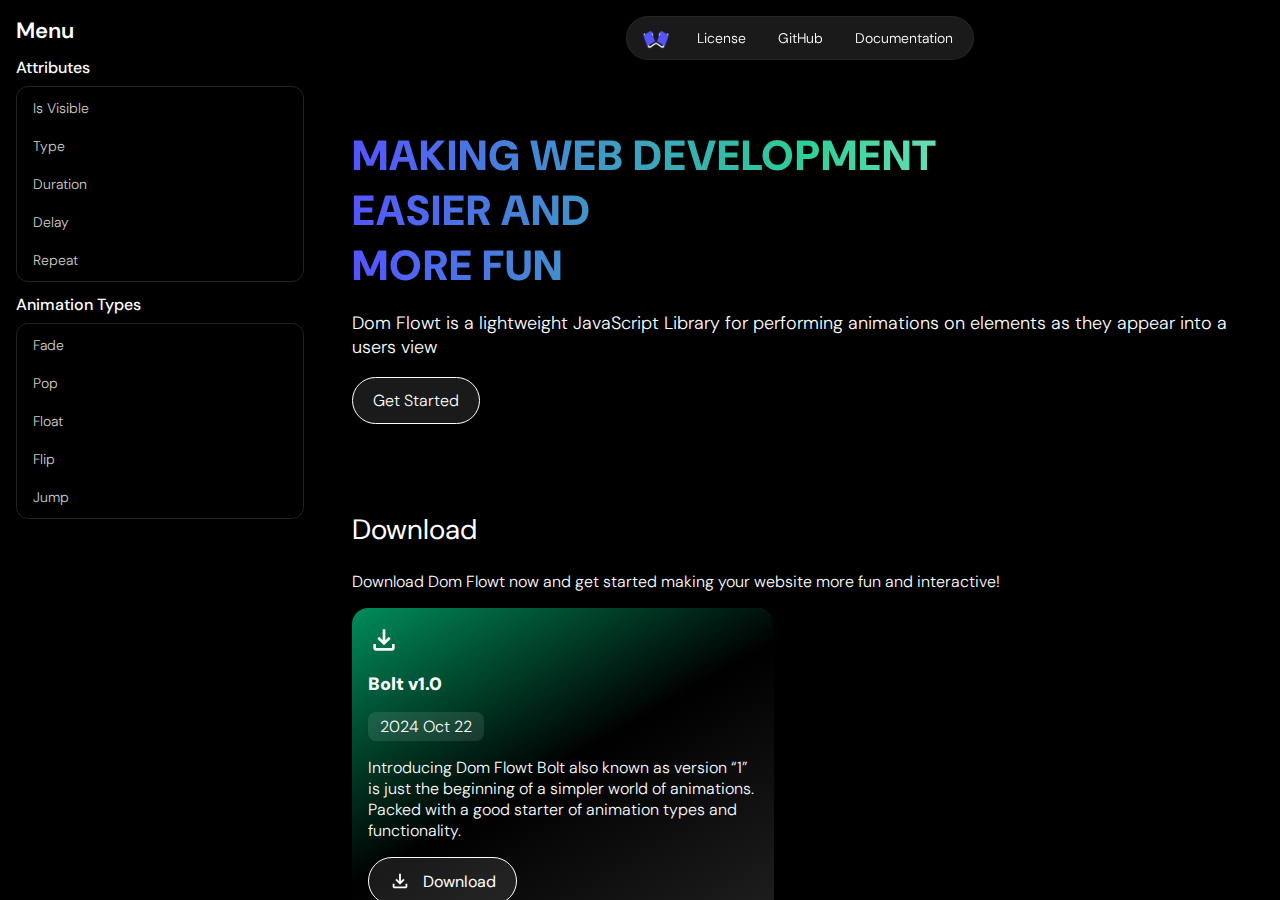
==== commit 806381fd: "Updating release date and adding print on js" ====
--- a/Index.html
+++ b/Index.html
@@ -8,11 +8,11 @@
     <!--Open Graph Protocol-->
     <meta property="og:title" content="Dom Flowt JavaScript Library">
     <meta property="og:type" content="website">
-    <meta property="og:url" content="https://dom-flowt.com/">
-    <meta property="og:image" content="https://dom-flowt.com/content/images/dom flowt-03.png">
+    <meta property="og:url" content="https://domflowt.co.za/">
+    <meta property="og:image" content="https://domflowt.co.za/content/images/dom_flowt-03_180x180.png">
     <meta property="og:description" content="Dom Flowt is a lightweight JavaScript Library for performing animations on elements as they appear into a users view">
     <!--Open Graph Protocol End-->
-    <link rel="icon" href="./favicon.png" type="image/png">
+    <link rel="icon" href="./content/images/dom_flowt-03_180x180.png">
     <link rel="apple-touch-icon" href="./content/images/dom_flowt-03_57x57.png" type="image/png" sizes="57x57">
     <link rel="apple-touch-icon" href="./content/images/dom_flowt-03_60x60.png" type="image/png" sizes="60x60">
     <link rel="apple-touch-icon" href="./content/images/dom_flowt-03_152x152.png" type="image/png" sizes="152x152">
@@ -105,9 +105,9 @@
                             <li><a href="#documentation" title="to documentation">Documentation</a></li>
                         </ul>
                         <div class="nav-icons">
-                            <div class="icon-container">
+                            <a class="icon-container" href="https://github.com/Staviro/dom-flowt" title="dom flowt github" target="_blank">
                                 <img class="invert" src="./content/icons/github-icon.svg" width="28" height="28" alt="github" />
-                            </div>
+                            </a>
                             <div class="icon-container" onclick="openMenu()">
                                 <img class="invert" src="./content/icons/menu_24dp_1F1F1F_FILL0_wght400_GRAD0_opsz24.svg" width="28" height="28" alt="menu" />
                             </div>
@@ -143,7 +143,7 @@
                         Bolt v1.0
                     </div>
                     <div class="download-card-release-date">
-                        2024 Oct 25
+                        2024 Oct 22
                     </div>
                     <div class="download-card-description">
                         Introducing Dom Flowt Bolt also known as version “1” is just the beginning of a simpler world of animations. Packed with a good starter of animation types and functionality.
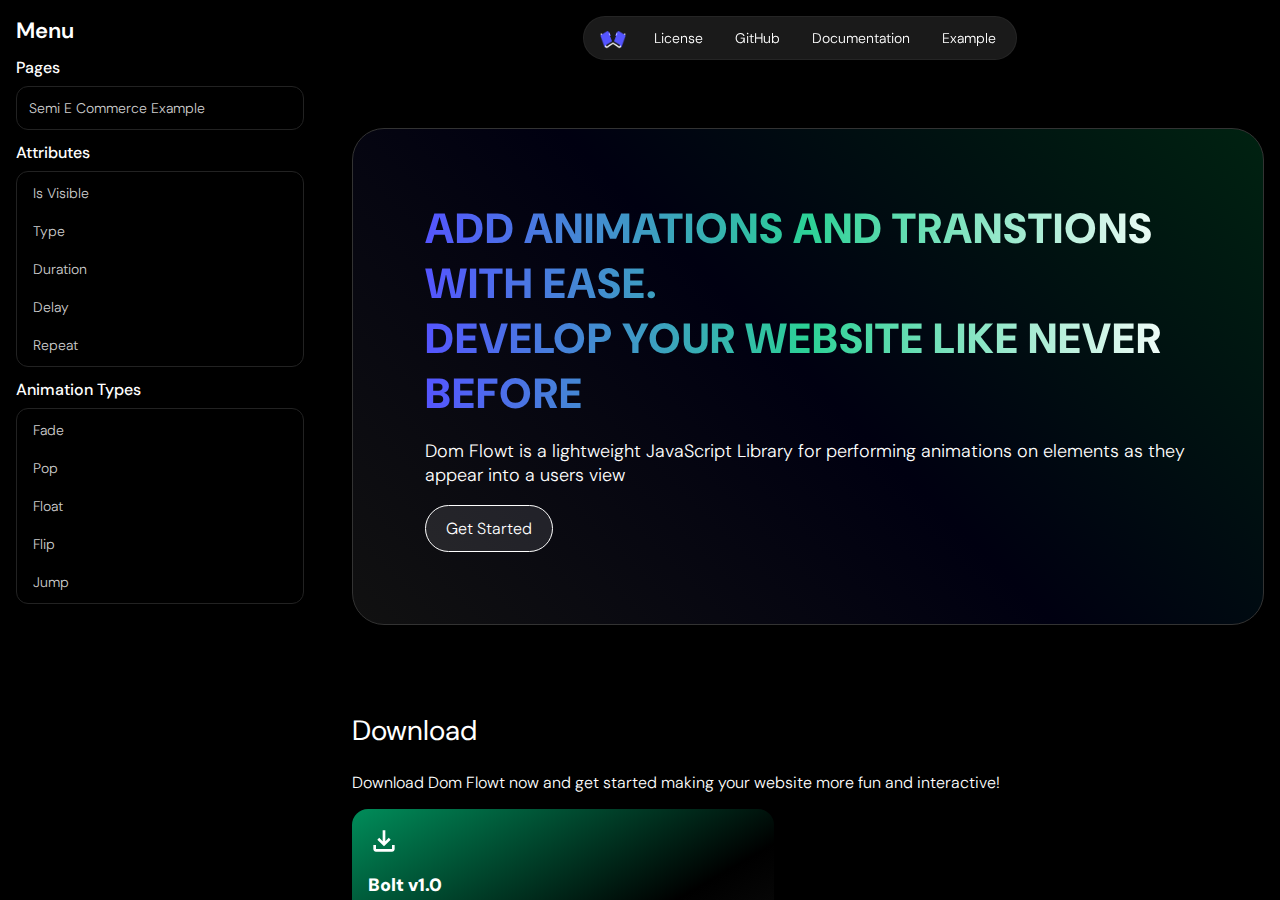
==== commit 52cc7d94: "Banner update, Adding link to example page, SEO and accessibility updates for example," ====
--- a/Index.html
+++ b/Index.html
@@ -39,6 +39,14 @@
                     </div>
                 </div>
                 <div class="menu-section">
+                    <div class="menu-secton-header">Pages</div>
+                    <ul dom-flowt-overflow="hidden">
+                        <li dom-flowt-is-visible="false" dom-flowt-type="float-right"><a target="_blank" href="./examples/semi-e-commerce/Index.html" title="example" onclick="closeMenu()">
+                            <span>Semi E Commerce Example</span>
+                        </a></li>
+                    </ul>
+                </div>
+                <div class="menu-section">
                     <div class="menu-secton-header">Attributes</div>
                     <ul dom-flowt-overflow="hidden">
                         <li dom-flowt-is-visible="false" dom-flowt-type="float-right"><a href="#attr-visible" title="to attribute is visible" onclick="closeMenu()">
@@ -103,6 +111,7 @@
                             <li><a href="https://github.com/Staviro/dom-flowt/blob/main/License.txt" title="dom flowt license" target="_blank">License</a></li>
                             <li><a href="https://github.com/Staviro/dom-flowt" title="dom flowt github" target="_blank">GitHub</a></li>
                             <li><a href="#documentation" title="to documentation">Documentation</a></li>
+                            <li><a href="./examples/semi-e-commerce/Index.html" target="_blank" title="example">Example</a></li>
                         </ul>
                         <div class="nav-icons">
                             <a class="icon-container" href="https://github.com/Staviro/dom-flowt" title="dom flowt github" target="_blank">
@@ -116,11 +125,10 @@
                 </nav>
             </header>
             <section class="landing">
-                <div class="content">
+                <div class="content landing-content">
                     <h1 class="text-gradient" dom-flowt-is-visible="false" dom-flowt-type="float-left">
-                        MAKING WEB DEVELOPMENT <br>
-                        EASIER AND <br>
-                        MORE FUN
+                        ADD ANIMATIONS AND TRANSTIONS WITH EASE. <br>
+                        DEVELOP YOUR WEBSITE LIKE NEVER BEFORE
                     </h1>
                     <p dom-flowt-is-visible="false" dom-flowt-type="float-right">
                         Dom Flowt is a lightweight JavaScript Library for performing animations on elements as they appear into a users view
--- a/content/css/main.css
+++ b/content/css/main.css
@@ -252,10 +252,23 @@
 .landing .content p {
   font-size: 18px;
 }
+.landing .landing-content {
+  padding: 72px;
+  border-radius: 32px;
+  background: linear-gradient(45deg, #111, #001, #021);
+  border: 1px solid #333;
+  box-sizing: border-box;
+}
 
 @media screen and (max-width: 991px) {
   .landing {
     background: linear-gradient(30deg, black, black, #444);
+  }
+  .landing .content h1 {
+    font-size: 32px;
+  }
+  .landing .landing-content {
+    padding: 32px;
   }
 }
 .btn {
@@ -278,6 +291,15 @@
 }
 .btn img {
   display: flex;
+}
+
+.btn-dark {
+  background-color: black;
+  border-color: black;
+  color: white;
+}
+.btn-dark:is(:hover, :active, :focus) {
+  background-color: #333;
 }
 
 footer {
